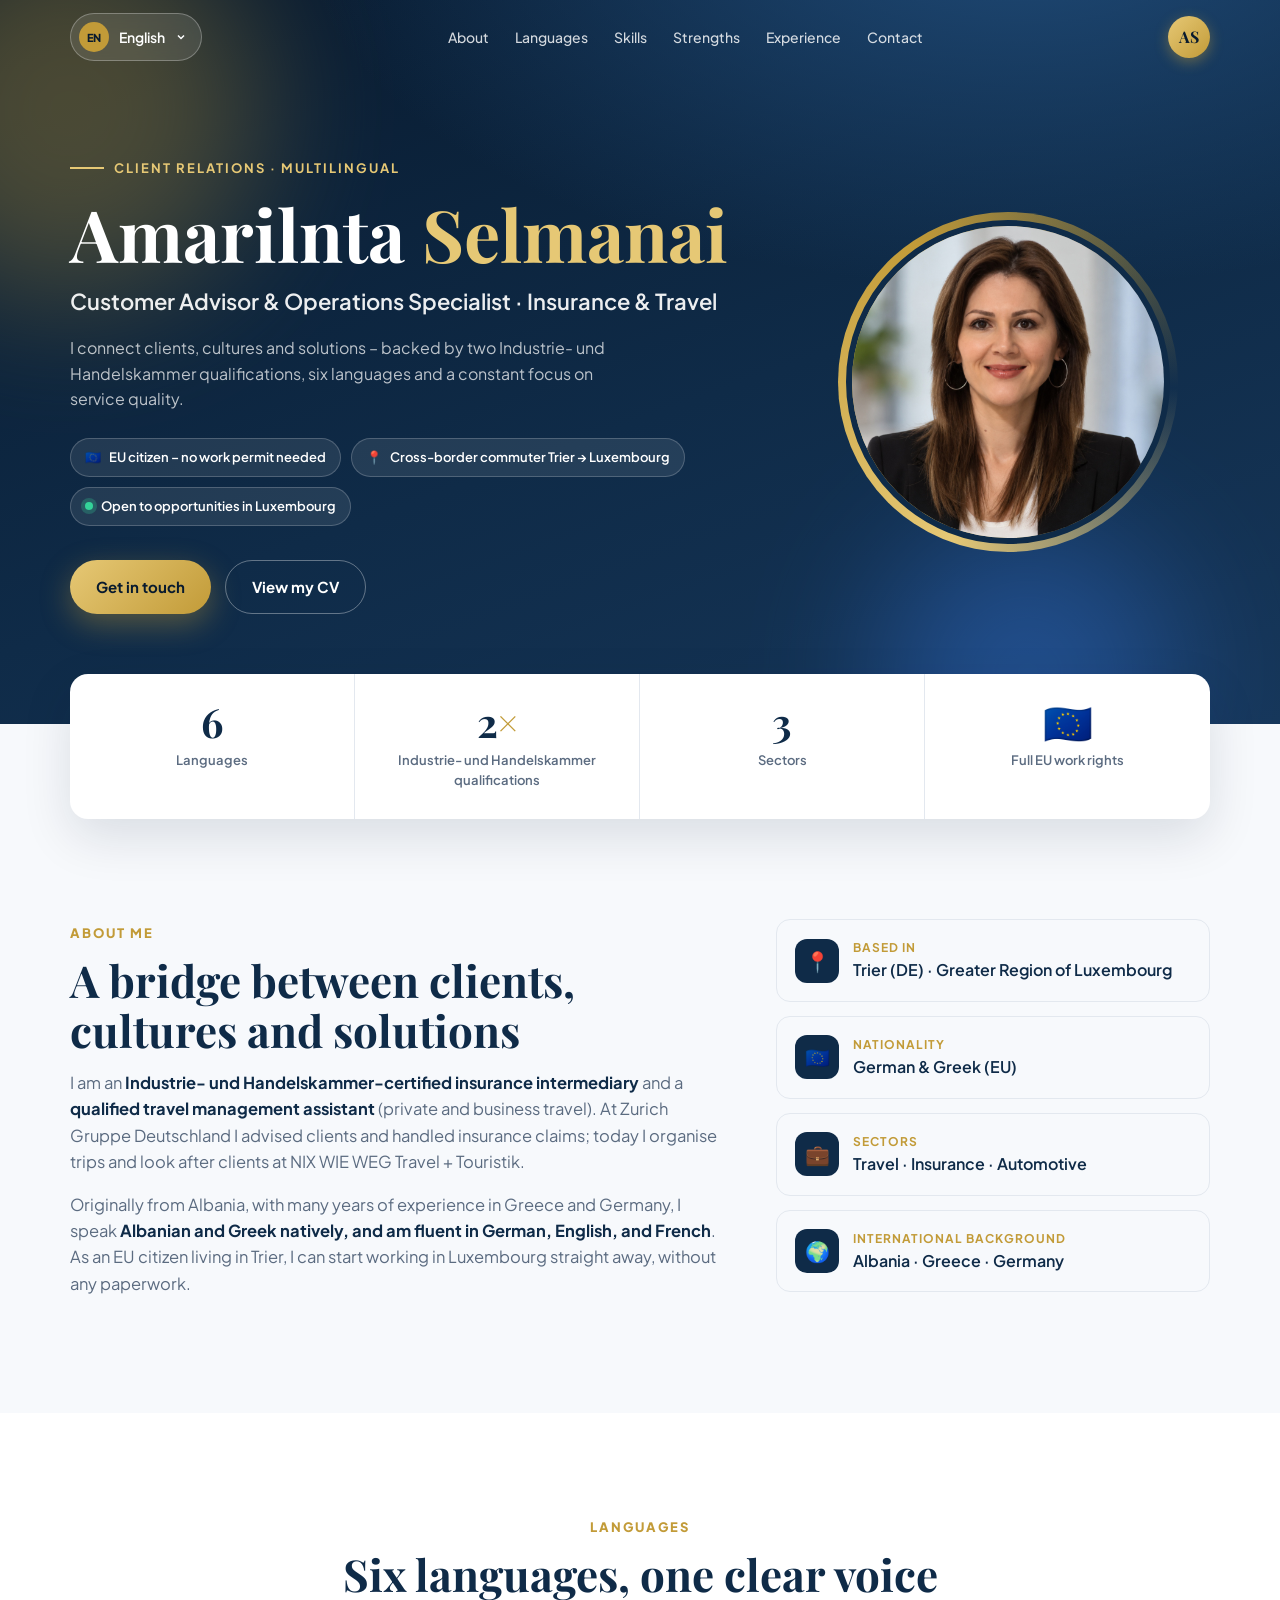
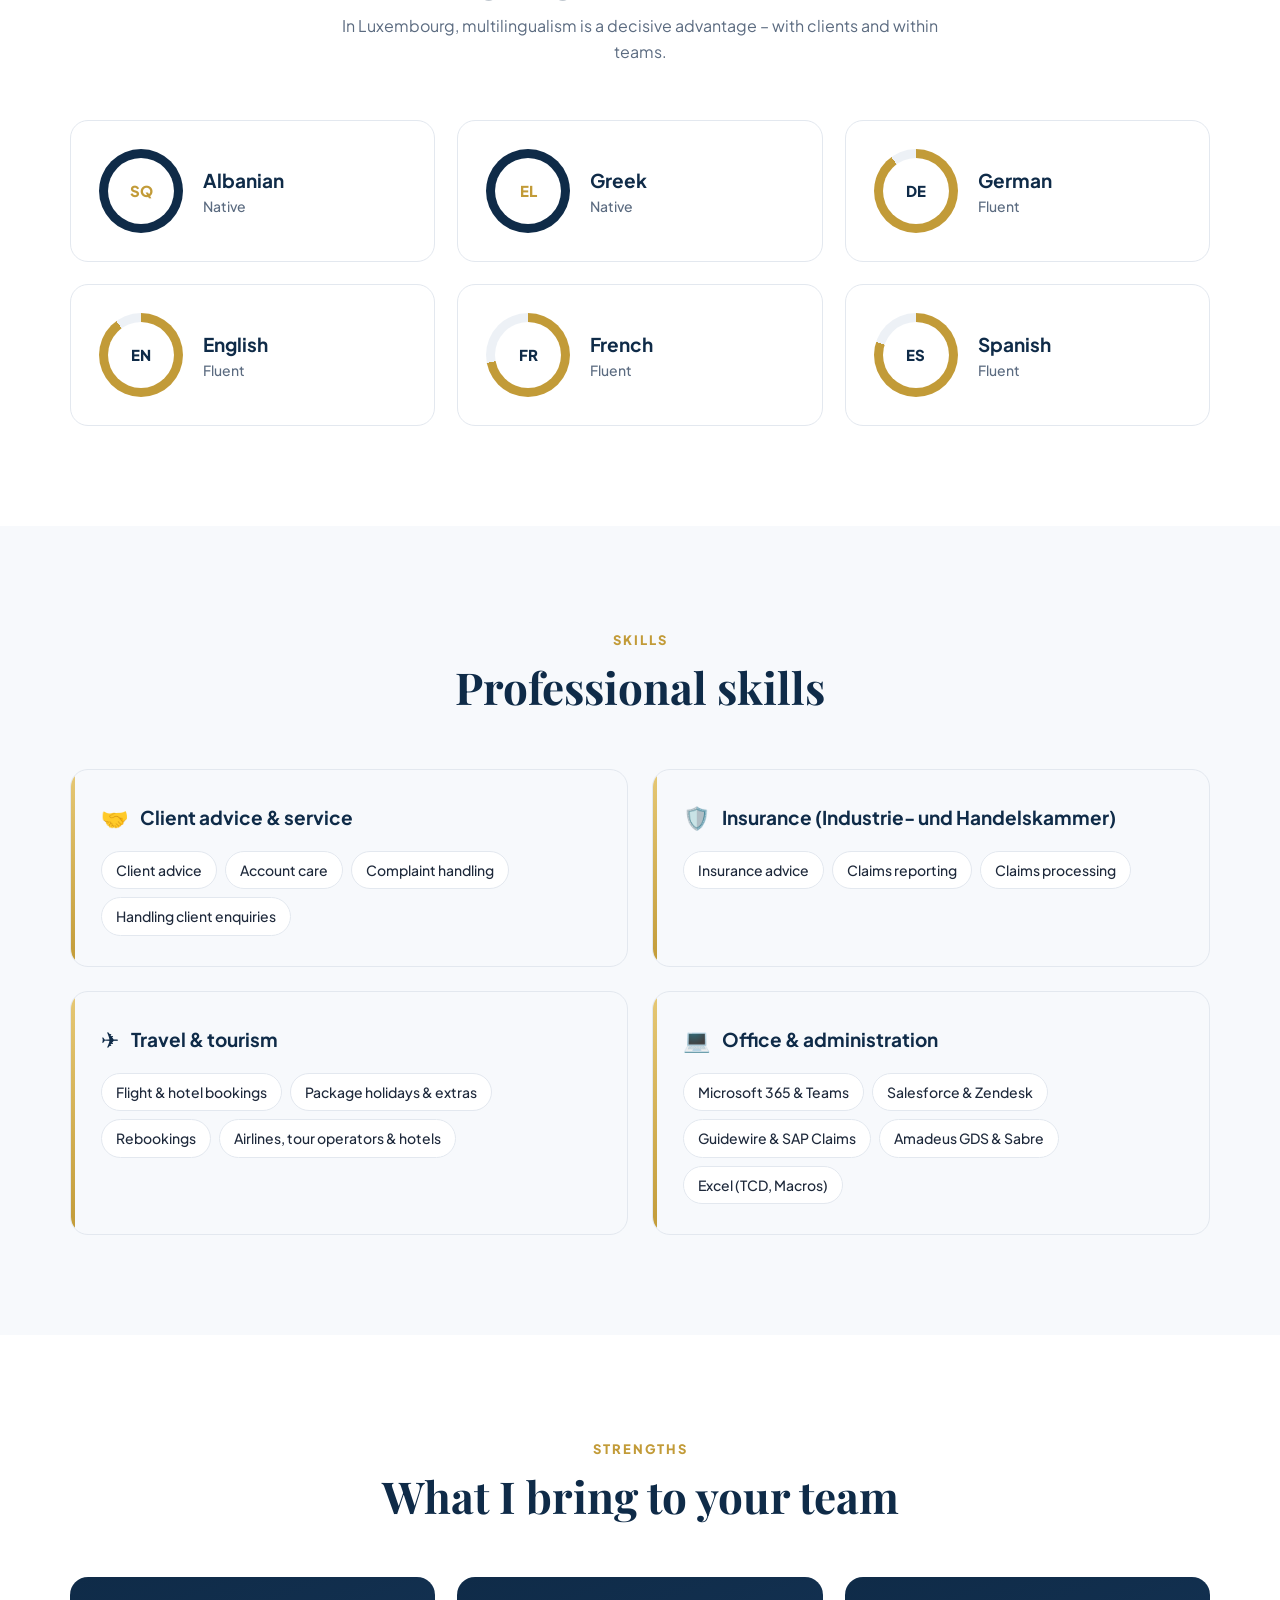
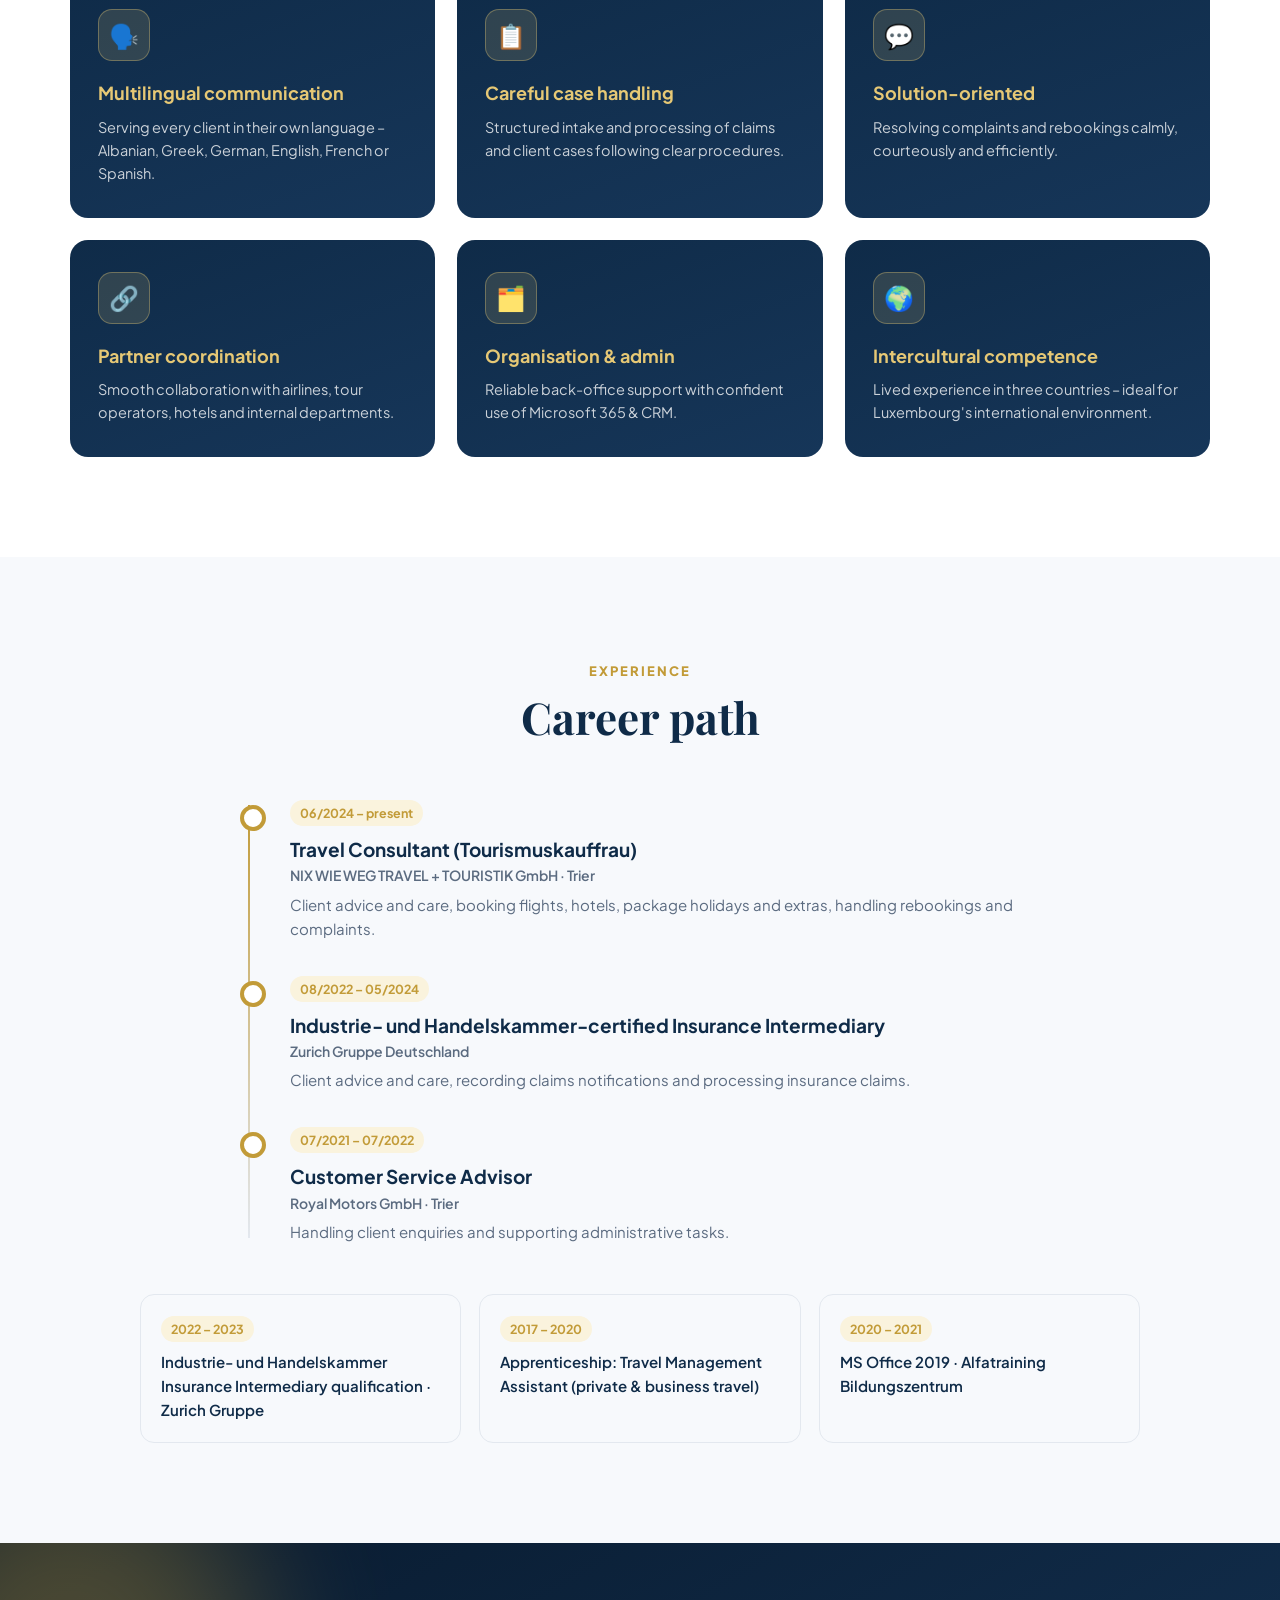
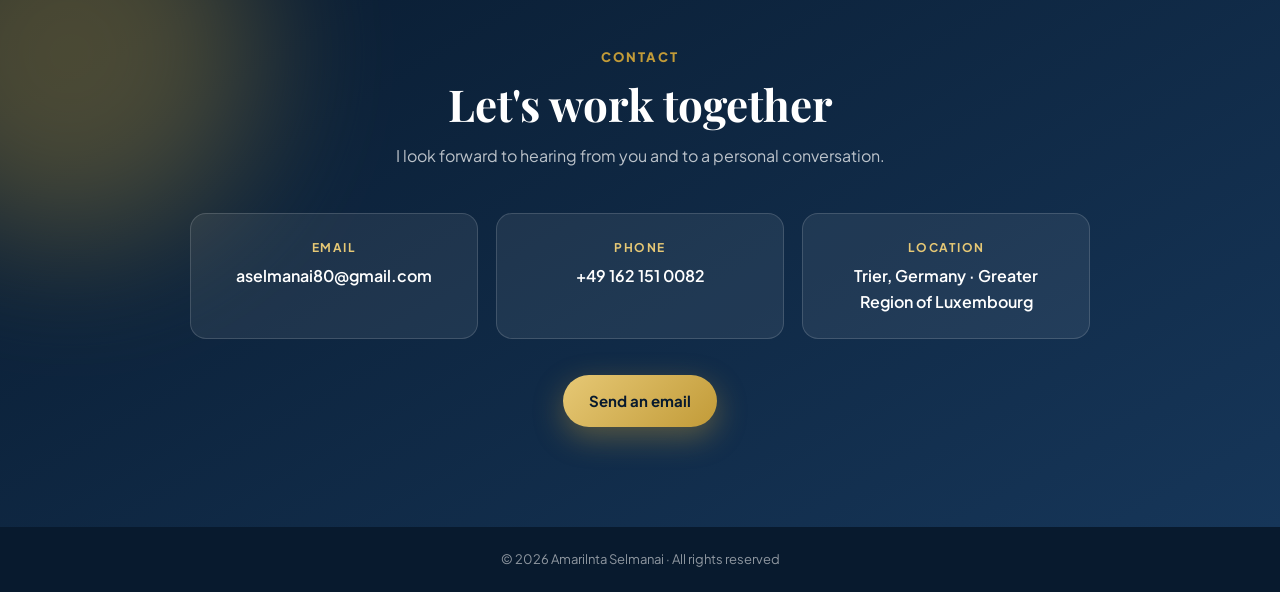
==== index.html @ d0157a7e "Añadir favicon (AS en círculo dorado)" ====
<!DOCTYPE html>
<html lang="fr">
<head>
  <meta charset="UTF-8">
  <meta name="viewport" content="width=device-width, initial-scale=1.0">
  <title>Amarilnta Selmanai</title>
  <meta name="description" content="Amarilnta Selmanai – Multilingual customer relations professional (Albanian, Greek, German, English, French). EU citizen, cross-border Trier – Luxembourg.">
  <link rel="icon" type="image/x-icon" href="favicon.ico">
  <link rel="icon" type="image/png" sizes="256x256" href="favicon.png">
  <link rel="preconnect" href="https://fonts.googleapis.com">
  <link rel="preconnect" href="https://fonts.gstatic.com" crossorigin>
  <link href="https://fonts.googleapis.com/css2?family=Plus+Jakarta+Sans:wght@400;500;600;700;800&family=Playfair+Display:wght@600;700&display=swap" rel="stylesheet">
  <link rel="stylesheet" href="styles.css">
</head>
<body>

  <!-- ========== TOP BAR ========== -->
  <header class="topbar" id="topbar">
    <div class="container topbar-inner">

      <!-- Language selector (top-left) -->
      <div class="lang-switch">
        <button class="lang-btn" id="langBtn" type="button" aria-haspopup="listbox" aria-expanded="false" aria-controls="langMenu">
          <span class="lang-code" id="langBtnCode">FR</span>
          <span id="langBtnName">Français</span>
          <svg class="chev" width="12" height="12" viewBox="0 0 24 24" fill="none" stroke="currentColor" stroke-width="3" aria-hidden="true"><path d="M6 9l6 6 6-6"/></svg>
        </button>
        <ul class="lang-menu" id="langMenu" role="listbox" tabindex="-1">
          <li class="lang-option" role="option" tabindex="0" data-lang="de"><span class="lang-code">DE</span>Deutsch</li>
          <li class="lang-option" role="option" tabindex="0" data-lang="fr"><span class="lang-code">FR</span>Français</li>
          <li class="lang-option" role="option" tabindex="0" data-lang="en"><span class="lang-code">EN</span>English</li>
          <li class="lang-option" role="option" tabindex="0" data-lang="es"><span class="lang-code">ES</span>Español</li>
          <li class="lang-option" role="option" tabindex="0" data-lang="lb"><span class="lang-code">LB</span>Lëtzebuergesch</li>
          <li class="lang-option" role="option" tabindex="0" data-lang="pt"><span class="lang-code">PT</span>Português</li>
        </ul>
      </div>

      <nav class="nav" aria-label="Main">
        <a href="#about" data-i18n="nav.about"></a>
        <a href="#languages" data-i18n="nav.languages"></a>
        <a href="#skills" data-i18n="nav.skills"></a>
        <a href="#capabilities" data-i18n="nav.capabilities"></a>
        <a href="#experience" data-i18n="nav.experience"></a>
        <a href="#contact" data-i18n="nav.contact"></a>
      </nav>

      <a href="#top" class="monogram" aria-label="Amarilnta Selmanai">AS</a>
    </div>
  </header>

  <main id="main">

    <!-- ========== HERO ========== -->
    <section class="hero" id="top">
      <div class="blob b1"></div>
      <div class="blob b2"></div>
      <div class="container hero-grid">
        <div class="reveal">
          <span class="eyebrow" data-i18n="hero.eyebrow"></span>
          <h1>Amarilnta <span>Selmanai</span></h1>
          <p class="hero-role" data-i18n="hero.role"></p>
          <p class="hero-tagline" data-i18n="hero.tagline"></p>
          <div class="badges">
            <span class="badge">🇪🇺 <span data-i18n="hero.badge.eu"></span></span>
            <span class="badge">📍 <span data-i18n="hero.badge.border"></span></span>
            <span class="badge"><span class="dot"></span><span data-i18n="hero.badge.open"></span></span>
          </div>
          <div class="cta-row">
            <a href="#contact" class="btn btn-gold" data-i18n="hero.cta.contact"></a>
            <a href="cv.html" target="_blank" rel="noopener" class="btn btn-ghost" data-i18n="hero.cta.cv"></a>
          </div>
        </div>

        <div class="portrait-wrap reveal">
          <div class="portrait-ring">
            <img src="profile_amarilnta.jpg" alt="Amarilnta Selmanai" width="340" height="340" fetchpriority="high">
          </div>
        </div>
      </div>
    </section>

    <!-- ========== STATS ========== -->
    <div class="stats">
      <div class="container stats-grid reveal">
        <div class="stat"><div class="stat-num">6</div><div class="stat-label" data-i18n="stats.lang"></div></div>
        <div class="stat"><div class="stat-num">2<span>×</span></div><div class="stat-label" data-i18n="stats.ihk"></div></div>
        <div class="stat"><div class="stat-num">3</div><div class="stat-label" data-i18n="stats.sectors"></div></div>
        <div class="stat"><div class="stat-num">🇪🇺</div><div class="stat-label" data-i18n="stats.eu"></div></div>
      </div>
    </div>

    <!-- ========== ABOUT ========== -->
    <section class="block" id="about">
      <div class="container about-grid">
        <div class="about-text reveal">
          <span class="kicker" data-i18n="about.kicker"></span>
          <h2 class="section-title" data-i18n="about.title"></h2>
          <p data-i18n-html="about.p1"></p>
          <p data-i18n-html="about.p2"></p>
        </div>
        <div class="facts reveal">
          <div class="fact"><span class="fact-icon">📍</span><div><div class="fact-k" data-i18n="about.f1.k"></div><div class="fact-v" data-i18n="about.f1.v"></div></div></div>
          <div class="fact"><span class="fact-icon">🇪🇺</span><div><div class="fact-k" data-i18n="about.f2.k"></div><div class="fact-v" data-i18n="about.f2.v"></div></div></div>
          <div class="fact"><span class="fact-icon">💼</span><div><div class="fact-k" data-i18n="about.f3.k"></div><div class="fact-v" data-i18n="about.f3.v"></div></div></div>
          <div class="fact"><span class="fact-icon">🌍</span><div><div class="fact-k" data-i18n="about.f4.k"></div><div class="fact-v" data-i18n="about.f4.v"></div></div></div>
        </div>
      </div>
    </section>

    <!-- ========== LANGUAGES ========== -->
    <section class="block alt" id="languages">
      <div class="container">
        <div class="head-center reveal">
          <span class="kicker" data-i18n="lang.kicker"></span>
          <h2 class="section-title" data-i18n="lang.title"></h2>
          <p class="section-sub" data-i18n="lang.sub"></p>
        </div>
        <div class="lang-grid">
          <div class="lang-card native reveal"><div class="ring" data-p="100"><div class="ring-inner">SQ</div></div><div><div class="lang-name" data-i18n="lang.sq"></div><div class="lang-level" data-i18n="level.native"></div></div></div>
          <div class="lang-card native reveal"><div class="ring" data-p="100"><div class="ring-inner">EL</div></div><div><div class="lang-name" data-i18n="lang.el"></div><div class="lang-level" data-i18n="level.native"></div></div></div>
          <div class="lang-card reveal"><div class="ring" data-p="90"><div class="ring-inner">DE</div></div><div><div class="lang-name" data-i18n="lang.de"></div><div class="lang-level" data-i18n="level.fluent"></div></div></div>
          <div class="lang-card reveal"><div class="ring" data-p="90"><div class="ring-inner">EN</div></div><div><div class="lang-name" data-i18n="lang.en"></div><div class="lang-level" data-i18n="level.fluent"></div></div></div>
          <div class="lang-card reveal"><div class="ring" data-p="72"><div class="ring-inner">FR</div></div><div><div class="lang-name" data-i18n="lang.fr"></div><div class="lang-level" data-i18n="level.fluent"></div></div></div>
          <div class="lang-card reveal"><div class="ring" data-p="80"><div class="ring-inner">ES</div></div><div><div class="lang-name" data-i18n="lang.es"></div><div class="lang-level" data-i18n="level.fluent"></div></div></div>
        </div>
      </div>
    </section>

    <!-- ========== SKILLS ========== -->
    <section class="block" id="skills">
      <div class="container">
        <div class="head-center reveal">
          <span class="kicker" data-i18n="skills.kicker"></span>
          <h2 class="section-title" data-i18n="skills.title"></h2>
        </div>
        <div class="skills-grid">
          <div class="skill-card reveal">
            <h3><span class="ic">🤝</span><span data-i18n="skills.c1"></span></h3>
            <div class="tags"><span class="tag" data-i18n="s.t1"></span><span class="tag" data-i18n="s.t2"></span><span class="tag" data-i18n="s.t3"></span><span class="tag" data-i18n="s.t4"></span></div>
          </div>
          <div class="skill-card reveal">
            <h3><span class="ic">🛡️</span><span data-i18n="skills.c2"></span></h3>
            <div class="tags"><span class="tag" data-i18n="s.t5"></span><span class="tag" data-i18n="s.t6"></span><span class="tag" data-i18n="s.t7"></span></div>
          </div>
          <div class="skill-card reveal">
            <h3><span class="ic">✈️</span><span data-i18n="skills.c3"></span></h3>
            <div class="tags"><span class="tag" data-i18n="s.t8"></span><span class="tag" data-i18n="s.t9"></span><span class="tag" data-i18n="s.t10"></span><span class="tag" data-i18n="s.t11"></span></div>
          </div>
          <div class="skill-card reveal">
            <h3><span class="ic">💻</span><span data-i18n="skills.c4"></span></h3>
            <div class="tags"><span class="tag">Microsoft 365 & Teams</span><span class="tag">Salesforce & Zendesk</span><span class="tag">Guidewire & SAP Claims</span><span class="tag">Amadeus GDS & Sabre</span><span class="tag">Excel (TCD, Macros)</span></div>
          </div>
        </div>
      </div>
    </section>

    <!-- ========== CAPABILITIES ========== -->
    <section class="block alt" id="capabilities">
      <div class="container">
        <div class="head-center reveal">
          <span class="kicker" data-i18n="cap.kicker"></span>
          <h2 class="section-title" data-i18n="cap.title"></h2>
        </div>
        <div class="cap-grid">
          <div class="cap reveal"><div class="cap-icon">🗣️</div><h3 data-i18n="cap1.t"></h3><p data-i18n="cap1.d"></p></div>
          <div class="cap reveal"><div class="cap-icon">📋</div><h3 data-i18n="cap2.t"></h3><p data-i18n="cap2.d"></p></div>
          <div class="cap reveal"><div class="cap-icon">💬</div><h3 data-i18n="cap3.t"></h3><p data-i18n="cap3.d"></p></div>
          <div class="cap reveal"><div class="cap-icon">🔗</div><h3 data-i18n="cap4.t"></h3><p data-i18n="cap4.d"></p></div>
          <div class="cap reveal"><div class="cap-icon">🗂️</div><h3 data-i18n="cap5.t"></h3><p data-i18n="cap5.d"></p></div>
          <div class="cap reveal"><div class="cap-icon">🌍</div><h3 data-i18n="cap6.t"></h3><p data-i18n="cap6.d"></p></div>
        </div>
      </div>
    </section>

    <!-- ========== EXPERIENCE ========== -->
    <section class="block" id="experience">
      <div class="container">
        <div class="head-center reveal">
          <span class="kicker" data-i18n="exp.kicker"></span>
          <h2 class="section-title" data-i18n="exp.title"></h2>
        </div>
        <div class="timeline">
          <div class="t-item reveal">
            <span class="t-date">06/2024 – <span data-i18n="exp.present"></span></span>
            <div class="t-role" data-i18n="exp1.role"></div>
            <div class="t-company">NIX WIE WEG TRAVEL + TOURISTIK GmbH · Trier</div>
            <p class="t-desc" data-i18n="exp1.desc"></p>
          </div>
          <div class="t-item reveal">
            <span class="t-date">08/2022 – 05/2024</span>
            <div class="t-role" data-i18n="exp2.role"></div>
            <div class="t-company">Zurich Gruppe Deutschland</div>
            <p class="t-desc" data-i18n="exp2.desc"></p>
          </div>
          <div class="t-item reveal">
            <span class="t-date">07/2021 – 07/2022</span>
            <div class="t-role" data-i18n="exp3.role"></div>
            <div class="t-company">Royal Motors GmbH · Trier</div>
            <p class="t-desc" data-i18n="exp3.desc"></p>
          </div>
        </div>
        <div class="edu-strip">
          <div class="edu reveal"><span class="t-date">2022 – 2023</span><p data-i18n="edu1"></p></div>
          <div class="edu reveal"><span class="t-date">2017 – 2020</span><p data-i18n="edu2"></p></div>
          <div class="edu reveal"><span class="t-date">2020 – 2021</span><p data-i18n="edu3"></p></div>
        </div>
      </div>
    </section>

    <!-- ========== CONTACT ========== -->
    <section class="contact" id="contact">
      <div class="blob b1"></div>
      <div class="container" style="position:relative">
        <div class="reveal">
          <span class="kicker" data-i18n="contact.kicker"></span>
          <h2 class="section-title" data-i18n="contact.title"></h2>
          <p class="section-sub" data-i18n="contact.sub"></p>
        </div>
        <div class="contact-cards reveal">
          <a class="c-card" href="mailto:aselmanai80@gmail.com"><div class="k" data-i18n="contact.email"></div><div class="v">aselmanai80@gmail.com</div></a>
          <a class="c-card" href="tel:+491621510082"><div class="k" data-i18n="contact.phone"></div><div class="v">+49 162 151 0082</div></a>
          <div class="c-card"><div class="k" data-i18n="contact.loc"></div><div class="v" data-i18n="contact.loc.v"></div></div>
        </div>
        <a href="mailto:aselmanai80@gmail.com" class="btn btn-gold reveal" data-i18n="contact.cta"></a>
      </div>
    </section>
  </main>

  <footer>
    <div class="container">© 2026 Amarilnta Selmanai · <span data-i18n="footer.rights"></span></div>
  </footer>

  <script src="i18n-de-fr.js"></script>
  <script src="i18n-en-es.js"></script>
  <script src="i18n-lb-pt.js"></script>
  <script src="app.js"></script>
</body>
</html>
---- styles.css ----
:root {
  --navy-900: #081a2e;
  --navy-800: #0f2b48;
  --navy-700: #163659;
  --navy-600: #1f4a77;
  --gold-500: #c29b38;
  --gold-300: #e6c875;
  --gold-100: #faf3dd;
  --ink: #1e293b;
  --muted: #5b6b80;
  --line: #e3e8ef;
  --paper: #f7f9fc;
  --white: #ffffff;
  --radius: 18px;
  --shadow: 0 18px 50px rgba(8, 26, 46, 0.12);
  --font-sans: 'Plus Jakarta Sans', system-ui, -apple-system, 'Segoe UI', sans-serif;
  --font-serif: 'Playfair Display', Georgia, serif;
}

* { box-sizing: border-box; margin: 0; padding: 0; }

html { scroll-behavior: smooth; scroll-padding-top: 90px; }

body {
  font-family: var(--font-sans);
  color: var(--ink);
  background: var(--paper);
  line-height: 1.6;
  -webkit-font-smoothing: antialiased;
}

img { max-width: 100%; display: block; }
a { color: inherit; text-decoration: none; }

.container { width: min(1140px, 92%); margin-inline: auto; }

/* ---------- Top bar ---------- */
.topbar {
  position: fixed;
  inset: 0 0 auto 0;
  z-index: 50;
  transition: background 0.3s, box-shadow 0.3s;
}
.topbar.scrolled {
  background: rgba(8, 26, 46, 0.82);
  backdrop-filter: blur(14px);
  -webkit-backdrop-filter: blur(14px);
  box-shadow: 0 6px 24px rgba(0, 0, 0, 0.18);
}
.topbar-inner {
  display: flex;
  align-items: center;
  justify-content: space-between;
  gap: 24px;
  height: 74px;
}
.nav { display: flex; gap: 26px; }
.nav a {
  color: rgba(255, 255, 255, 0.82);
  font-size: 14px;
  font-weight: 500;
  position: relative;
  transition: color 0.2s;
}
.nav a::after {
  content: "";
  position: absolute;
  left: 0; bottom: -6px;
  width: 0; height: 2px;
  background: var(--gold-300);
  transition: width 0.25s;
}
.nav a:hover { color: #fff; }
.nav a:hover::after { width: 100%; }

.monogram {
  width: 42px; height: 42px;
  border-radius: 50%;
  display: grid; place-items: center;
  font-family: var(--font-serif);
  font-weight: 700;
  color: var(--navy-900);
  background: linear-gradient(135deg, var(--gold-300), var(--gold-500));
  box-shadow: 0 4px 14px rgba(194, 155, 56, 0.45);
}

/* ---------- Language selector (top-left) ---------- */
.lang-switch { position: relative; }
.lang-btn {
  display: inline-flex;
  align-items: center;
  gap: 10px;
  padding: 8px 14px 8px 8px;
  border-radius: 999px;
  border: 1px solid rgba(255, 255, 255, 0.28);
  background: rgba(255, 255, 255, 0.1);
  color: #fff;
  font: 600 14px var(--font-sans);
  cursor: pointer;
  backdrop-filter: blur(8px);
  transition: background 0.2s, border-color 0.2s;
}
.lang-btn:hover, .lang-btn[aria-expanded="true"] {
  background: rgba(255, 255, 255, 0.18);
  border-color: var(--gold-300);
}
.lang-btn:focus-visible, .lang-option:focus-visible { outline: 2px solid var(--gold-300); outline-offset: 2px; }
.lang-code {
  display: grid; place-items: center;
  width: 30px; height: 30px;
  border-radius: 50%;
  background: var(--gold-500);
  color: var(--navy-900);
  font-size: 11px;
  font-weight: 800;
  letter-spacing: 0.5px;
}
.lang-btn .chev { transition: transform 0.25s; }
.lang-btn[aria-expanded="true"] .chev { transform: rotate(180deg); }

.lang-menu {
  position: absolute;
  top: calc(100% + 10px);
  left: 0;
  min-width: 230px;
  list-style: none;
  padding: 8px;
  border-radius: 14px;
  background: #fff;
  box-shadow: var(--shadow);
  opacity: 0;
  transform: translateY(-8px) scale(0.98);
  pointer-events: none;
  transition: opacity 0.2s, transform 0.2s;
}
.lang-menu.open { opacity: 1; transform: none; pointer-events: auto; }
.lang-option {
  display: flex;
  align-items: center;
  gap: 12px;
  padding: 9px 10px;
  border-radius: 10px;
  cursor: pointer;
  font-size: 14px;
  font-weight: 500;
  color: var(--ink);
}
.lang-option .lang-code { background: var(--paper); color: var(--navy-800); border: 1px solid var(--line); }
.lang-option:hover, .lang-option:focus-visible { background: var(--gold-100); }
.lang-option[aria-selected="true"] { background: var(--navy-800); color: #fff; }
.lang-option[aria-selected="true"] .lang-code { background: var(--gold-500); color: var(--navy-900); border-color: transparent; }

/* ---------- Hero ---------- */
.hero {
  position: relative;
  overflow: hidden;
  color: #fff;
  background: radial-gradient(1200px 600px at 80% -10%, var(--navy-600), transparent 60%),
              linear-gradient(160deg, var(--navy-900) 0%, var(--navy-800) 55%, var(--navy-700) 100%);
  padding: 150px 0 110px;
}
.blob {
  position: absolute;
  border-radius: 50%;
  filter: blur(70px);
  opacity: 0.35;
  animation: float 14s ease-in-out infinite;
}
.blob.b1 { width: 380px; height: 380px; background: var(--gold-500); top: -80px; left: -120px; }
.blob.b2 { width: 300px; height: 300px; background: #3b82f6; bottom: -100px; right: 8%; animation-delay: -6s; }
@keyframes float {
  0%, 100% { transform: translate(0, 0); }
  50% { transform: translate(40px, 30px); }
}
.hero-grid {
  position: relative;
  display: grid;
  grid-template-columns: 1.25fr 0.75fr;
  align-items: center;
  gap: 60px;
}
.eyebrow {
  display: inline-flex;
  align-items: center;
  gap: 10px;
  font-size: 13px;
  font-weight: 700;
  letter-spacing: 2px;
  text-transform: uppercase;
  color: var(--gold-300);
}
.eyebrow::before { content: ""; width: 34px; height: 2px; background: var(--gold-300); }
.hero h1 {
  font-family: var(--font-serif);
  font-size: clamp(42px, 6vw, 72px);
  line-height: 1.05;
  margin: 18px 0 12px;
}
.hero h1 span { color: var(--gold-300); }
.hero-role { font-size: clamp(18px, 2vw, 22px); font-weight: 600; color: rgba(255, 255, 255, 0.92); }
.hero-tagline { margin-top: 16px; max-width: 560px; color: rgba(255, 255, 255, 0.72); font-size: 16px; }
.badges { display: flex; flex-wrap: wrap; gap: 10px; margin-top: 26px; }
.badge {
  display: inline-flex; align-items: center; gap: 8px;
  padding: 8px 14px;
  border-radius: 999px;
  font-size: 13px; font-weight: 600;
  background: rgba(255, 255, 255, 0.09);
  border: 1px solid rgba(255, 255, 255, 0.2);
}
.badge .dot { width: 8px; height: 8px; border-radius: 50%; background: #34d399; box-shadow: 0 0 0 4px rgba(52, 211, 153, 0.25); }
.cta-row { display: flex; flex-wrap: wrap; gap: 14px; margin-top: 34px; }
.btn {
  display: inline-flex; align-items: center; gap: 10px;
  padding: 14px 26px;
  border-radius: 999px;
  font-weight: 700; font-size: 15px;
  transition: transform 0.2s, box-shadow 0.2s, background 0.2s;
}
.btn-gold { background: linear-gradient(135deg, var(--gold-300), var(--gold-500)); color: var(--navy-900); box-shadow: 0 10px 30px rgba(194, 155, 56, 0.4); }
.btn-gold:hover { transform: translateY(-2px); box-shadow: 0 14px 36px rgba(194, 155, 56, 0.55); }
.btn-ghost { border: 1px solid rgba(255, 255, 255, 0.35); color: #fff; }
.btn-ghost:hover { background: rgba(255, 255, 255, 0.1); }

.portrait-wrap { position: relative; justify-self: center; }
.portrait-ring {
  width: min(340px, 70vw);
  aspect-ratio: 1;
  border-radius: 50%;
  padding: 8px;
  background: conic-gradient(from 200deg, var(--gold-300), var(--gold-500), transparent 70%, var(--gold-300));
  animation: spin 18s linear infinite;
}
.portrait-ring img {
  width: 100%; height: 100%;
  border-radius: 50%;
  object-fit: cover;
  border: 6px solid var(--navy-800);
  animation: spin 18s linear infinite reverse;
}
@keyframes spin { to { transform: rotate(360deg); } }
.float-card {
  position: absolute;
  background: #fff;
  color: var(--navy-800);
  border-radius: 14px;
  padding: 10px 14px;
  box-shadow: var(--shadow);
  font-size: 13px; font-weight: 700;
  display: flex; align-items: center; gap: 8px;
  white-space: nowrap;
}
.float-card small { display: block; font-weight: 500; color: var(--muted); font-size: 11px; }
.float-card.fc1 { left: -30px; bottom: 40px; }
.float-card.fc2 { right: -20px; top: 30px; }
.fc-icon { width: 34px; height: 34px; border-radius: 10px; display: grid; place-items: center; background: var(--gold-100); font-size: 17px; }

/* ---------- Stats ---------- */
.stats {
  position: relative;
  margin-top: -50px;
  z-index: 2;
}
.stats-grid {
  display: grid;
  grid-template-columns: repeat(4, 1fr);
  background: #fff;
  border-radius: var(--radius);
  box-shadow: var(--shadow);
  overflow: hidden;
}
.stat { padding: 28px 20px; text-align: center; border-right: 1px solid var(--line); }
.stat:last-child { border-right: 0; }
.stat-num { font-family: var(--font-serif); font-size: 40px; font-weight: 700; color: var(--navy-800); line-height: 1; }
.stat-num span { color: var(--gold-500); }
.stat-label { margin-top: 8px; font-size: 13px; color: var(--muted); font-weight: 600; }

/* ---------- Sections ---------- */
section.block { padding: 100px 0; }
section.alt { background: #fff; }
.kicker { font-size: 13px; font-weight: 800; letter-spacing: 2px; text-transform: uppercase; color: var(--gold-500); }
.section-title { font-family: var(--font-serif); font-size: clamp(30px, 4vw, 44px); color: var(--navy-800); line-height: 1.15; margin: 10px 0 14px; }
.section-sub { color: var(--muted); max-width: 640px; }
.head-center { text-align: center; margin-bottom: 56px; }
.head-center .section-sub { margin-inline: auto; }

/* About */
.about-grid { display: grid; grid-template-columns: 1.2fr 0.8fr; gap: 56px; align-items: start; }
.about-text p { color: var(--muted); margin-bottom: 16px; font-size: 16.5px; }
.about-text strong { color: var(--navy-800); }
.facts { display: grid; gap: 14px; }
.fact {
  display: flex; gap: 14px; align-items: center;
  padding: 18px;
  border-radius: 14px;
  background: var(--paper);
  border: 1px solid var(--line);
}
.fact-icon { width: 44px; height: 44px; border-radius: 12px; display: grid; place-items: center; background: var(--navy-800); color: var(--gold-300); font-size: 20px; flex-shrink: 0; }
.fact-k { font-size: 12px; font-weight: 700; text-transform: uppercase; letter-spacing: 1px; color: var(--gold-500); }
.fact-v { font-weight: 600; color: var(--navy-800); }

/* Languages */
.lang-grid { display: grid; grid-template-columns: repeat(3, 1fr); gap: 22px; }
.lang-card {
  background: #fff;
  border: 1px solid var(--line);
  border-radius: var(--radius);
  padding: 28px;
  display: flex; align-items: center; gap: 20px;
  transition: transform 0.25s, box-shadow 0.25s;
}
.lang-card:hover { transform: translateY(-4px); box-shadow: var(--shadow); }
.ring {
  --p: 0;
  width: 84px; height: 84px;
  border-radius: 50%;
  flex-shrink: 0;
  display: grid; place-items: center;
  background: conic-gradient(var(--gold-500) calc(var(--p) * 1%), #edf1f6 0);
  transition: --p 1.4s ease;
}
.ring-inner {
  width: 66px; height: 66px;
  border-radius: 50%;
  background: #fff;
  display: grid; place-items: center;
  font-weight: 800; font-size: 15px; color: var(--navy-800);
}
.lang-name { font-size: 19px; font-weight: 700; color: var(--navy-800); }
.lang-level { font-size: 14px; color: var(--muted); font-weight: 500; }
.lang-card.native .ring { background: conic-gradient(var(--navy-800) calc(var(--p) * 1%), #edf1f6 0); }
.lang-card.native .ring-inner { color: var(--gold-500); }

/* Skills */
.skills-grid { display: grid; grid-template-columns: repeat(2, 1fr); gap: 24px; }
.skill-card {
  background: var(--paper);
  border: 1px solid var(--line);
  border-radius: var(--radius);
  padding: 30px;
  position: relative;
  overflow: hidden;
}
.skill-card::before { content: ""; position: absolute; inset: 0 auto 0 0; width: 4px; background: linear-gradient(var(--gold-300), var(--gold-500)); }
.skill-card h3 { display: flex; align-items: center; gap: 12px; font-size: 19px; color: var(--navy-800); margin-bottom: 16px; }
.skill-card h3 .ic { font-size: 22px; }
.tags { display: flex; flex-wrap: wrap; gap: 8px; }
.tag { padding: 7px 14px; border-radius: 999px; background: #fff; border: 1px solid var(--line); font-size: 14px; font-weight: 500; color: var(--ink); }

/* Capabilities */
.cap-grid { display: grid; grid-template-columns: repeat(3, 1fr); gap: 22px; }
.cap {
  padding: 32px 28px;
  border-radius: var(--radius);
  background: linear-gradient(160deg, var(--navy-800), var(--navy-700));
  color: #fff;
  transition: transform 0.25s;
}
.cap:hover { transform: translateY(-6px); }
.cap-icon { width: 52px; height: 52px; border-radius: 14px; display: grid; place-items: center; background: rgba(230, 200, 117, 0.15); border: 1px solid rgba(230, 200, 117, 0.35); font-size: 24px; margin-bottom: 18px; }
.cap h3 { font-size: 18px; margin-bottom: 8px; color: var(--gold-300); }
.cap p { font-size: 14.5px; color: rgba(255, 255, 255, 0.78); }

/* Experience timeline */
.timeline { position: relative; max-width: 820px; margin-inline: auto; }
.timeline::before { content: ""; position: absolute; left: 18px; top: 6px; bottom: 6px; width: 2px; background: linear-gradient(var(--gold-500), var(--line)); }
.t-item { position: relative; padding-left: 60px; margin-bottom: 34px; }
.t-item::before { content: ""; position: absolute; left: 10px; top: 6px; width: 18px; height: 18px; border-radius: 50%; background: #fff; border: 4px solid var(--gold-500); }
.t-date { display: inline-block; font-size: 12.5px; font-weight: 700; color: var(--gold-500); background: var(--gold-100); padding: 3px 10px; border-radius: 999px; }
.t-role { font-size: 19px; font-weight: 700; color: var(--navy-800); margin-top: 8px; }
.t-company { font-size: 14px; font-weight: 600; color: var(--muted); }
.t-desc { margin-top: 6px; color: var(--muted); font-size: 15px; }
.edu-strip { display: grid; grid-template-columns: repeat(3, 1fr); gap: 18px; max-width: 1000px; margin: 50px auto 0; }
.edu { background: var(--paper); border: 1px solid var(--line); border-radius: 14px; padding: 20px; }
.edu .t-date { margin-bottom: 8px; }
.edu p { font-weight: 600; color: var(--navy-800); font-size: 15px; }

/* Contact */
.contact {
  background: linear-gradient(150deg, var(--navy-900), var(--navy-700));
  color: #fff;
  text-align: center;
  padding: 100px 0;
  position: relative;
  overflow: hidden;
}
.contact .section-title { color: #fff; }
.contact .section-sub { color: rgba(255, 255, 255, 0.72); margin-inline: auto; }
.contact-cards { display: grid; grid-template-columns: repeat(3, 1fr); gap: 18px; margin: 44px auto 36px; max-width: 900px; }
.c-card { padding: 24px; border-radius: 16px; background: rgba(255, 255, 255, 0.07); border: 1px solid rgba(255, 255, 255, 0.15); transition: background 0.2s; }
.c-card:hover { background: rgba(255, 255, 255, 0.12); }
.c-card .k { font-size: 12px; font-weight: 700; letter-spacing: 1.5px; text-transform: uppercase; color: var(--gold-300); }
.c-card .v { margin-top: 6px; font-weight: 600; word-break: break-word; }

footer { background: var(--navy-900); color: rgba(255, 255, 255, 0.55); text-align: center; padding: 22px 0; font-size: 13px; }

/* ---------- Reveal & language transition ---------- */
.reveal { opacity: 0; transform: translateY(26px); transition: opacity 0.7s ease, transform 0.7s ease; }
.reveal.visible { opacity: 1; transform: none; }
main.switching [data-i18n] { opacity: 0.15; transition: opacity 0.15s; }
[data-i18n] { transition: opacity 0.25s; }

@property --p { syntax: '<number>'; inherits: false; initial-value: 0; }

@media (prefers-reduced-motion: reduce) {
  *, *::before, *::after { animation: none !important; transition: none !important; }
  .reveal { opacity: 1; transform: none; }
  html { scroll-behavior: auto; }
}

/* ---------- Responsive ---------- */
@media (max-width: 980px) {
  .nav { display: none; }
  .hero-grid, .about-grid { grid-template-columns: 1fr; }
  .portrait-wrap { order: -1; }
  .lang-grid, .cap-grid { grid-template-columns: repeat(2, 1fr); }
  .stats-grid { grid-template-columns: repeat(2, 1fr); }
  .stat:nth-child(2) { border-right: 0; }
  .stat:nth-child(-n+2) { border-bottom: 1px solid var(--line); }
}
@media (max-width: 640px) {
  .lang-grid, .cap-grid, .skills-grid, .contact-cards, .edu-strip { grid-template-columns: 1fr; }
  .float-card { display: none; }
  .hero { padding-top: 120px; }
  section.block { padding: 70px 0; }
}
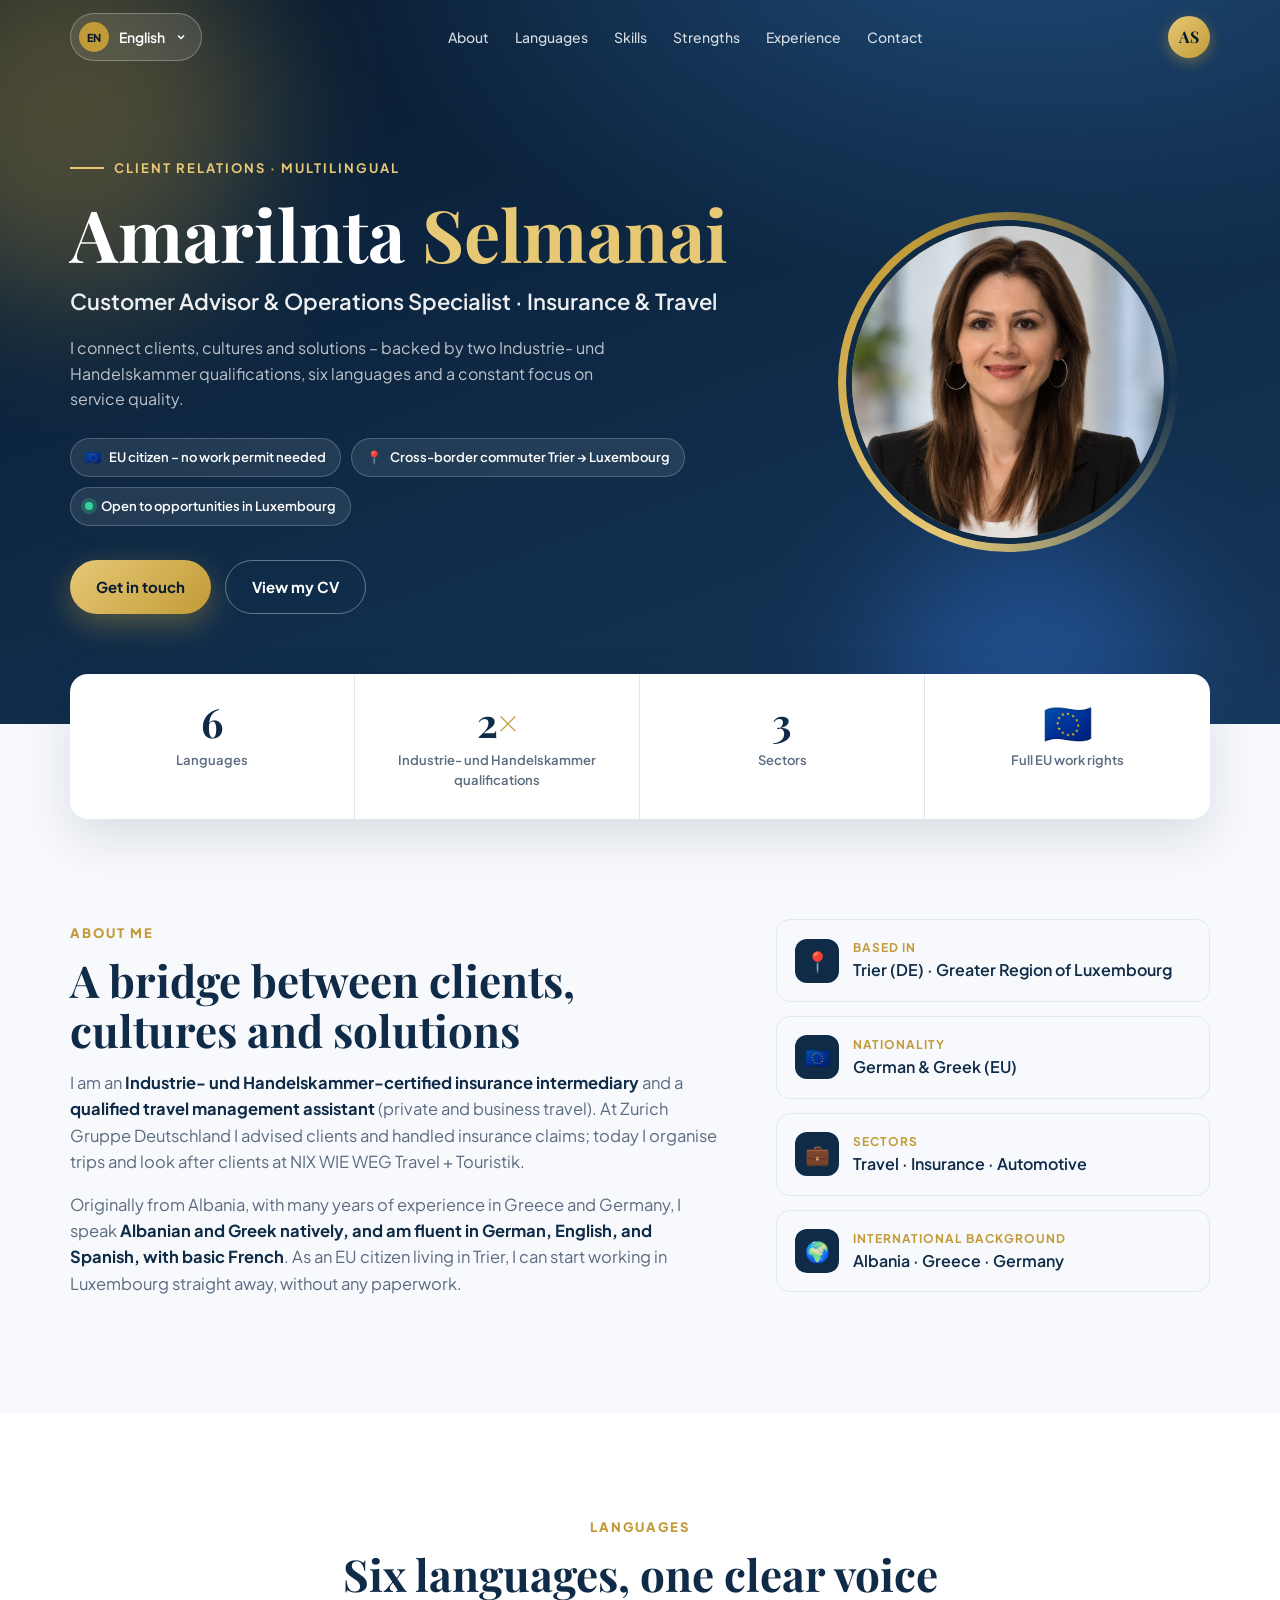
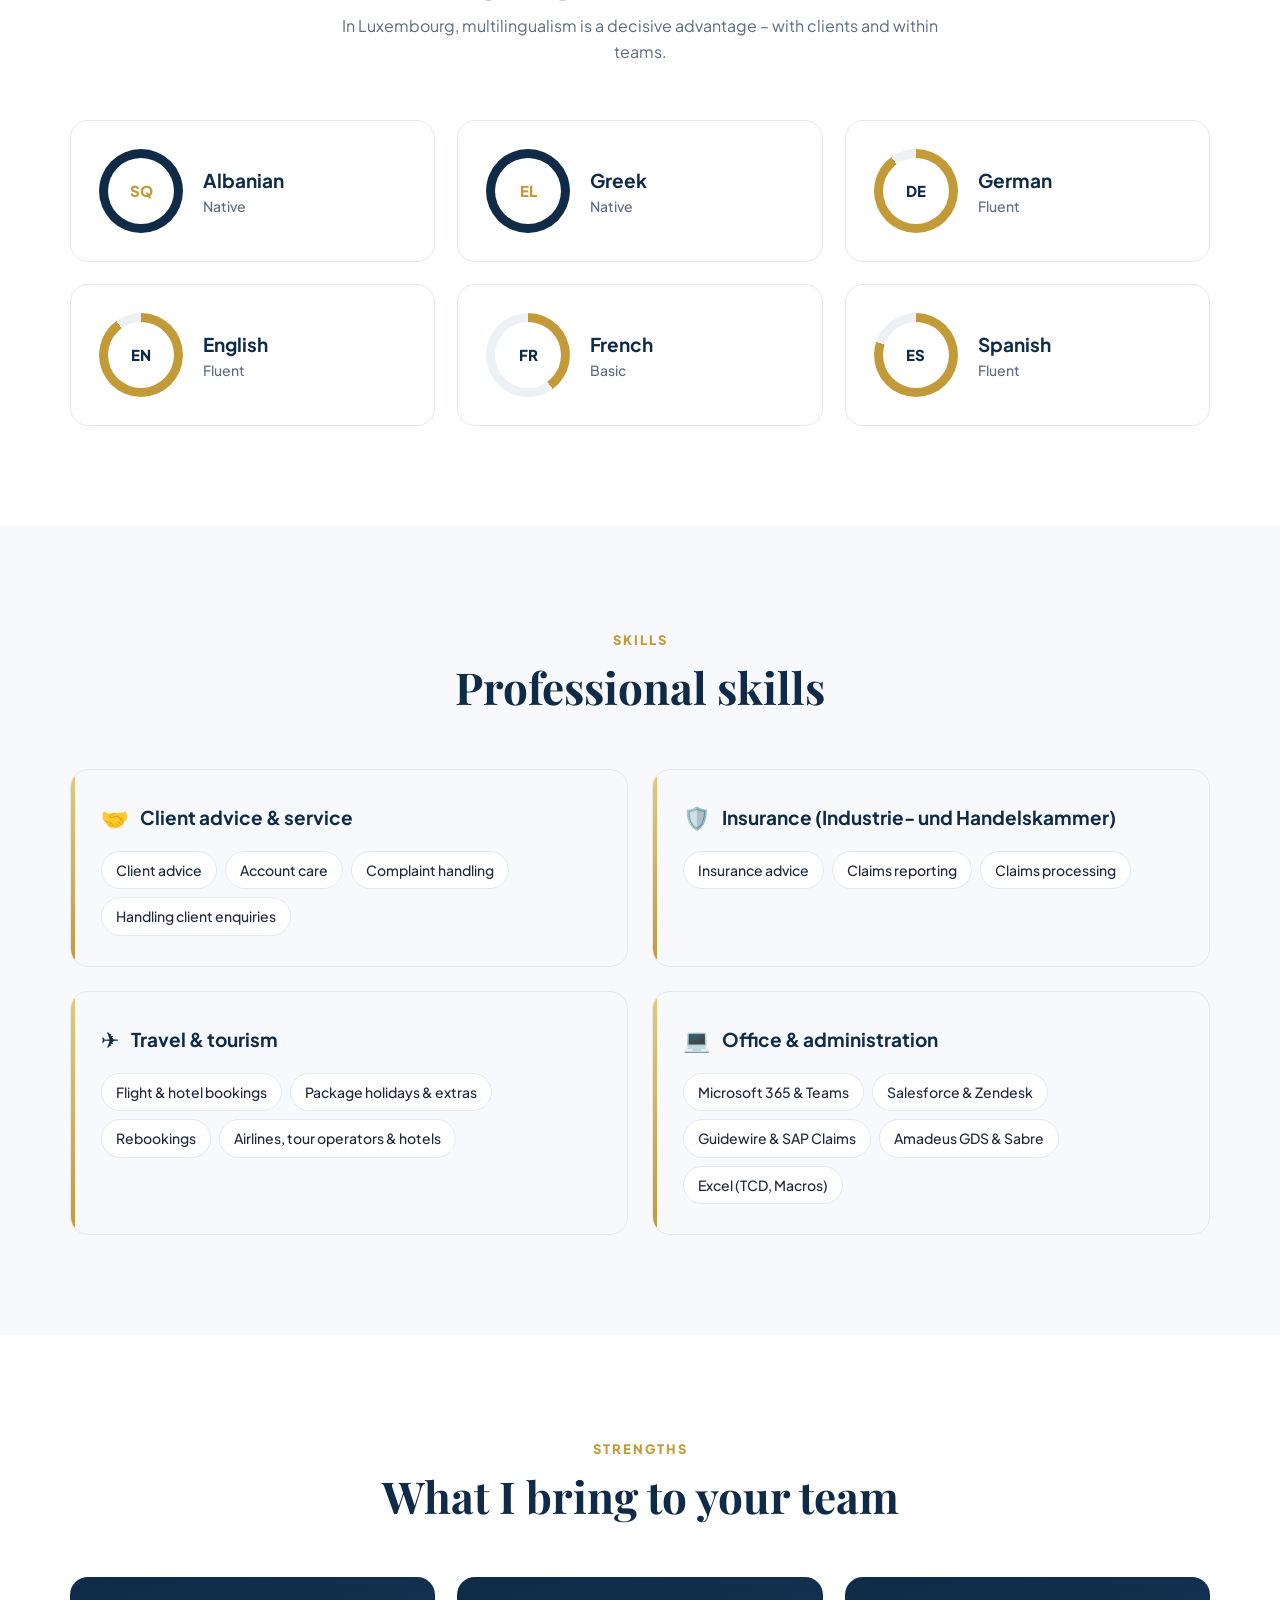
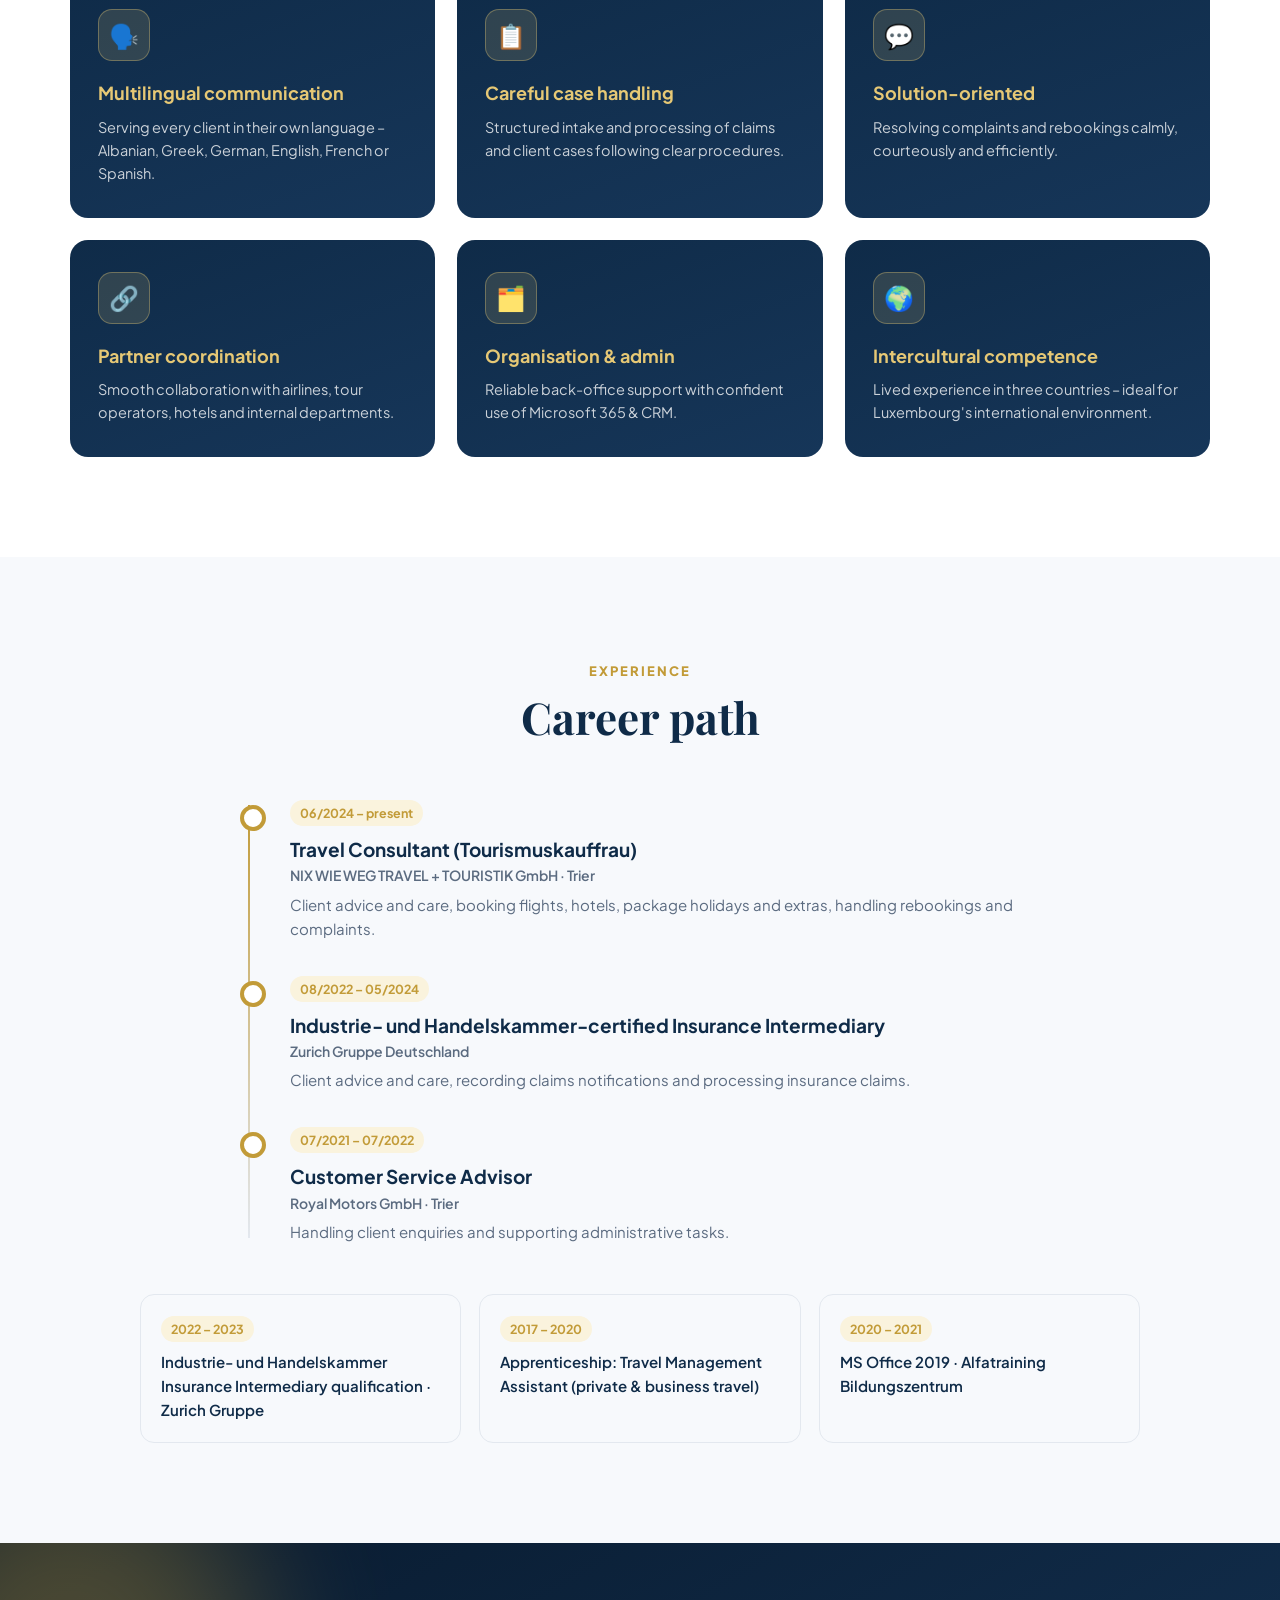
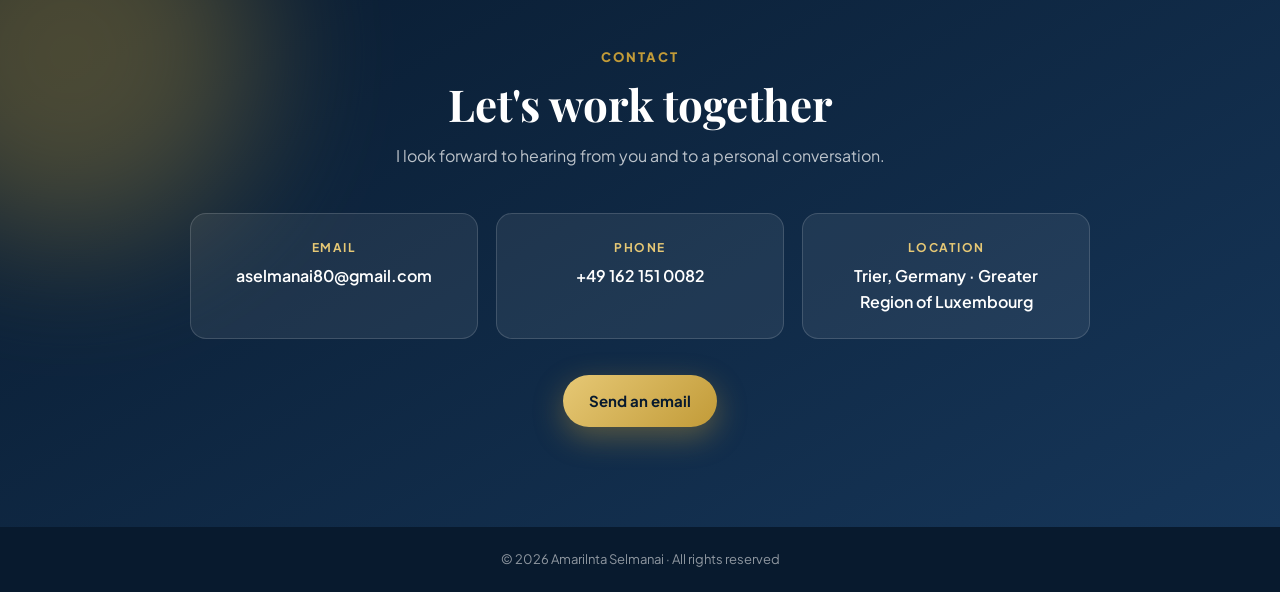
==== commit 9fb1ca25: "Bajar nivel de francés a Básico en todos los idiomas y apartados" ====
--- a/index.html
+++ b/index.html
@@ -120,7 +120,7 @@
           <div class="lang-card native reveal"><div class="ring" data-p="100"><div class="ring-inner">EL</div></div><div><div class="lang-name" data-i18n="lang.el"></div><div class="lang-level" data-i18n="level.native"></div></div></div>
           <div class="lang-card reveal"><div class="ring" data-p="90"><div class="ring-inner">DE</div></div><div><div class="lang-name" data-i18n="lang.de"></div><div class="lang-level" data-i18n="level.fluent"></div></div></div>
           <div class="lang-card reveal"><div class="ring" data-p="90"><div class="ring-inner">EN</div></div><div><div class="lang-name" data-i18n="lang.en"></div><div class="lang-level" data-i18n="level.fluent"></div></div></div>
-          <div class="lang-card reveal"><div class="ring" data-p="72"><div class="ring-inner">FR</div></div><div><div class="lang-name" data-i18n="lang.fr"></div><div class="lang-level" data-i18n="level.fluent"></div></div></div>
+          <div class="lang-card reveal"><div class="ring" data-p="40"><div class="ring-inner">FR</div></div><div><div class="lang-name" data-i18n="lang.fr"></div><div class="lang-level" data-i18n="level.basic"></div></div></div>
           <div class="lang-card reveal"><div class="ring" data-p="80"><div class="ring-inner">ES</div></div><div><div class="lang-name" data-i18n="lang.es"></div><div class="lang-level" data-i18n="level.fluent"></div></div></div>
         </div>
       </div>
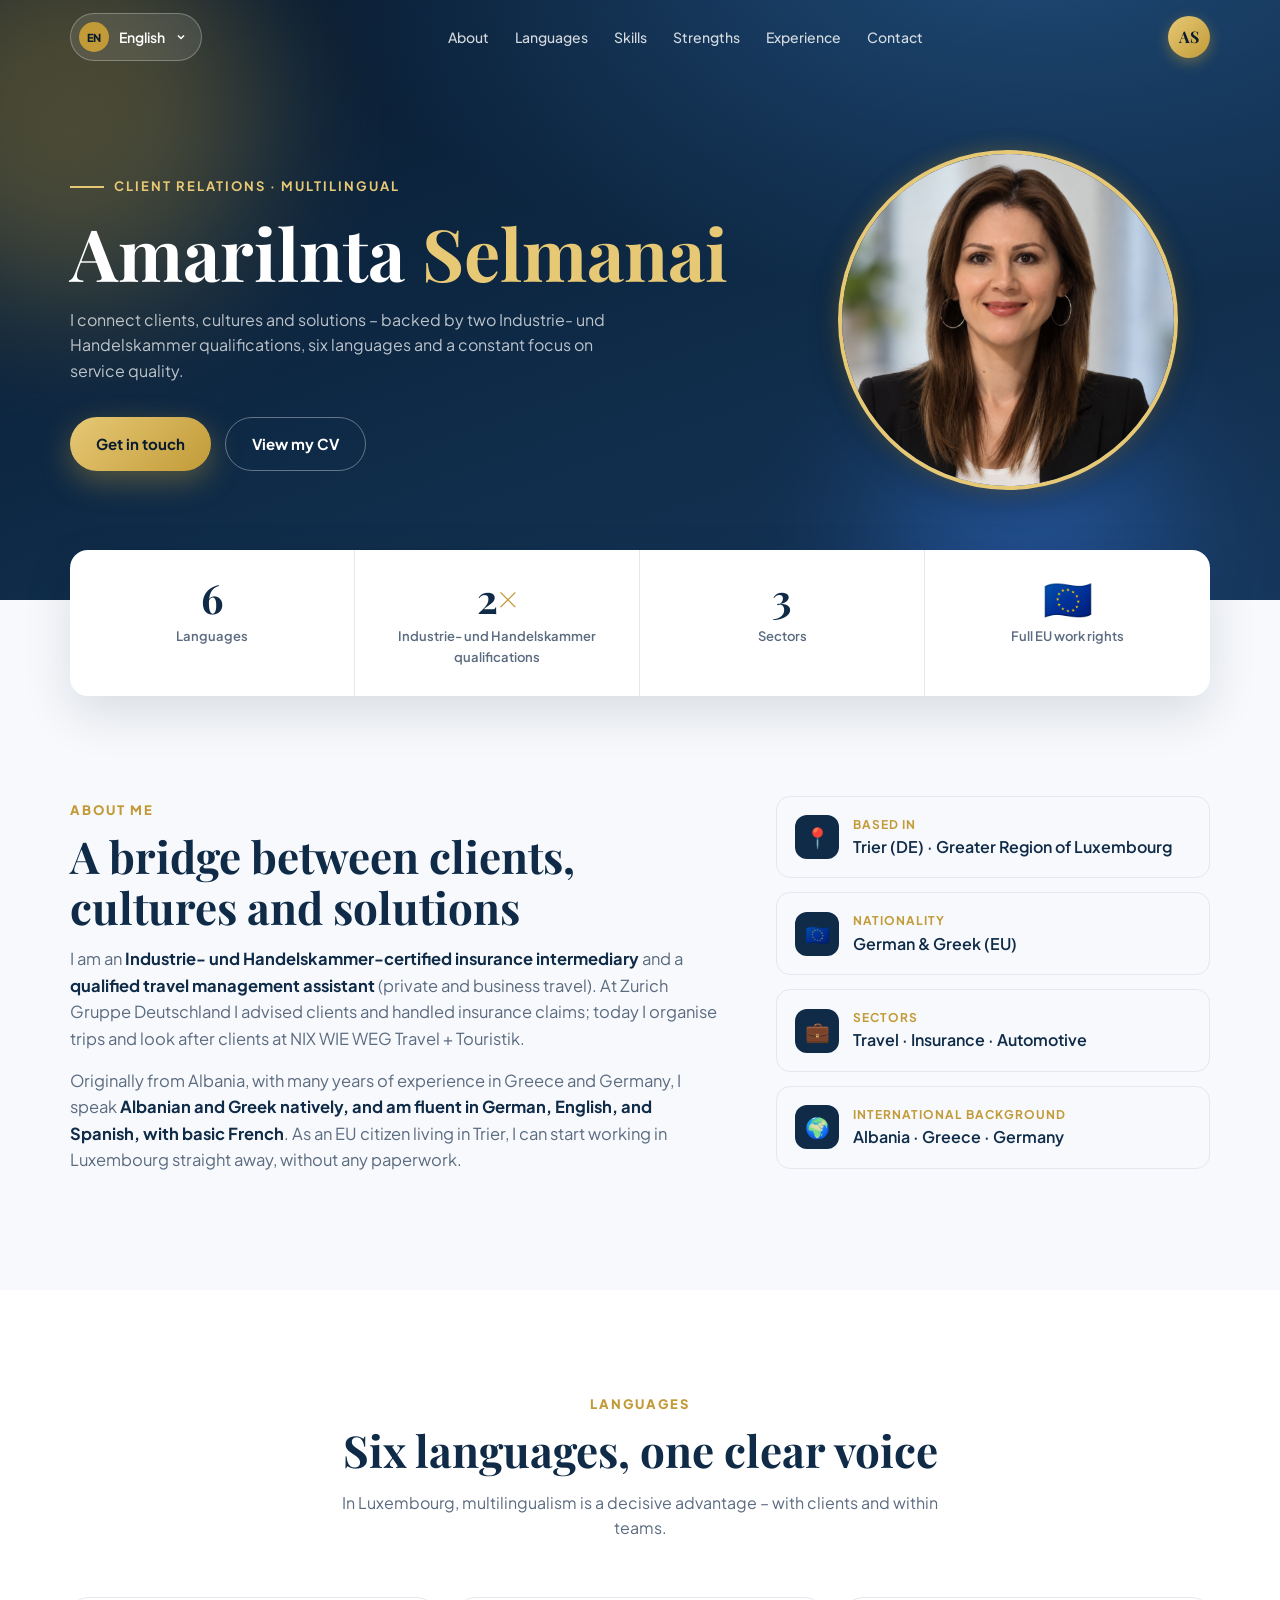
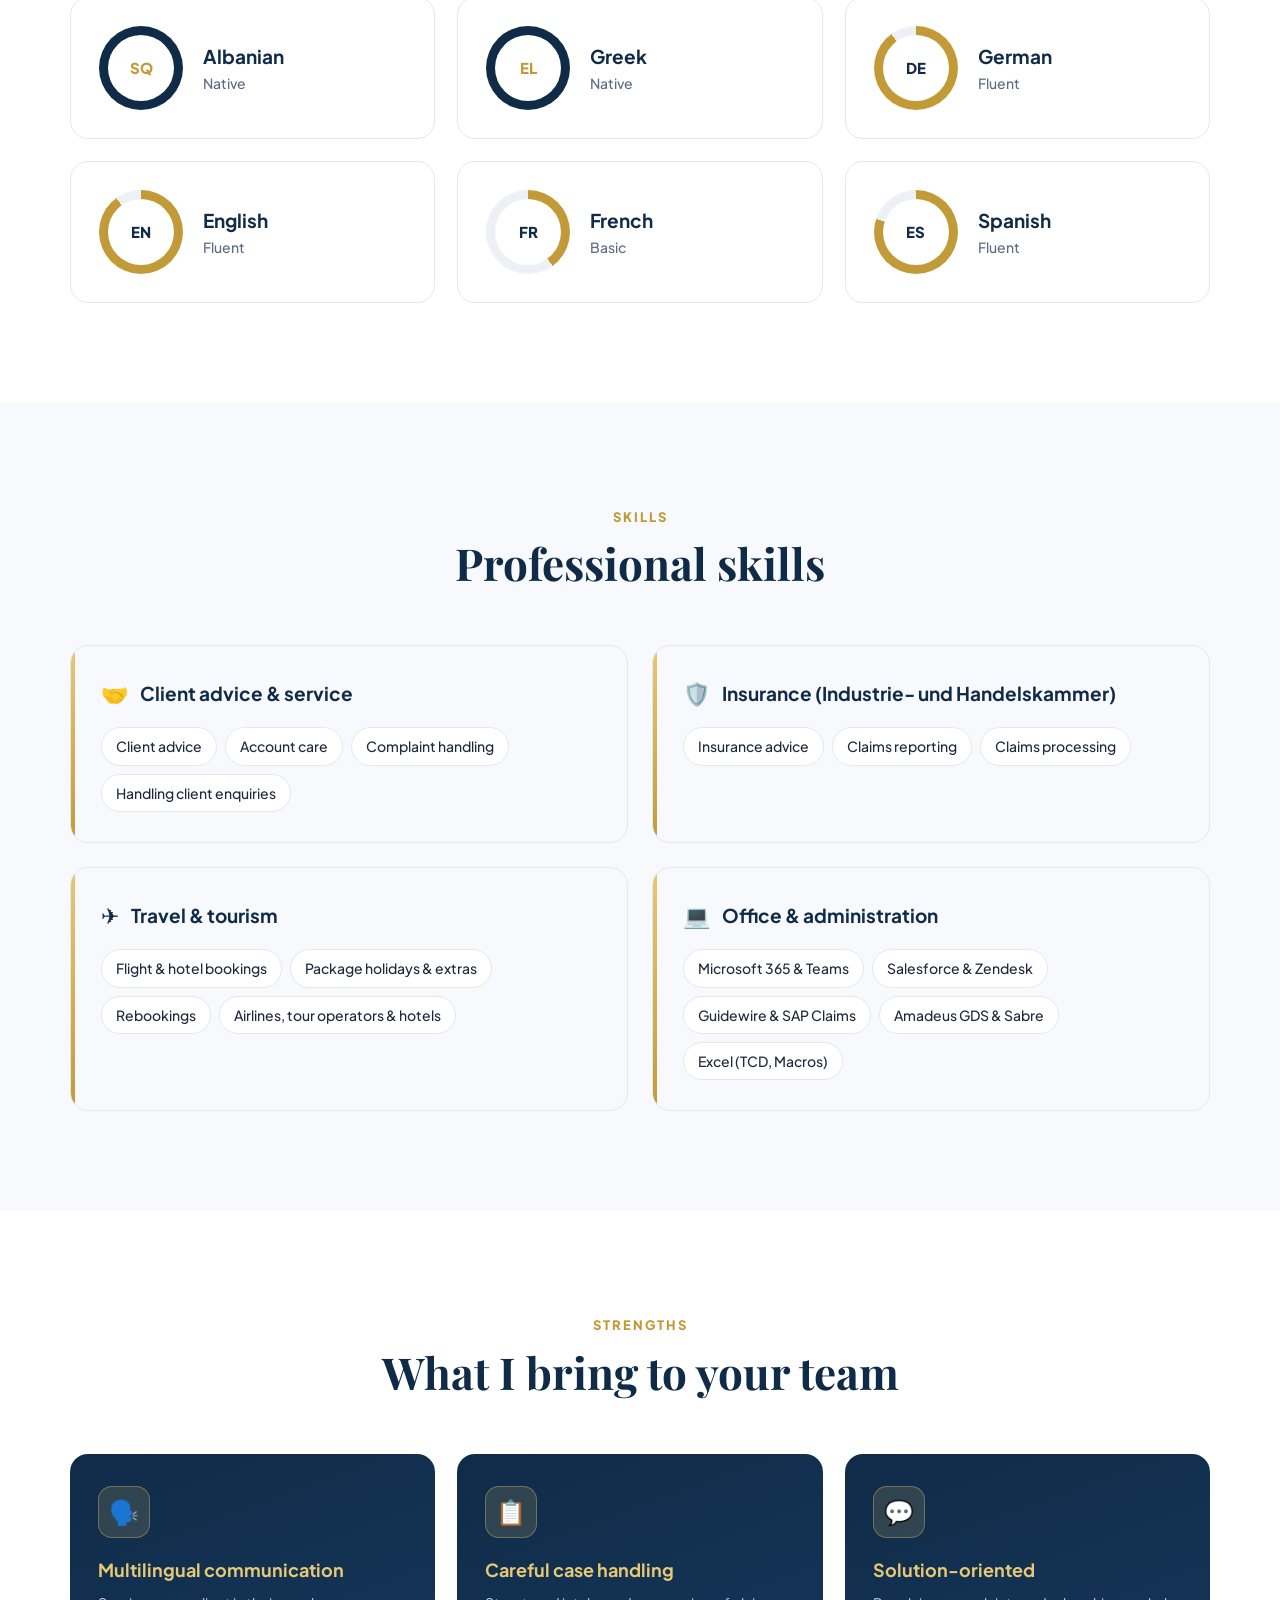
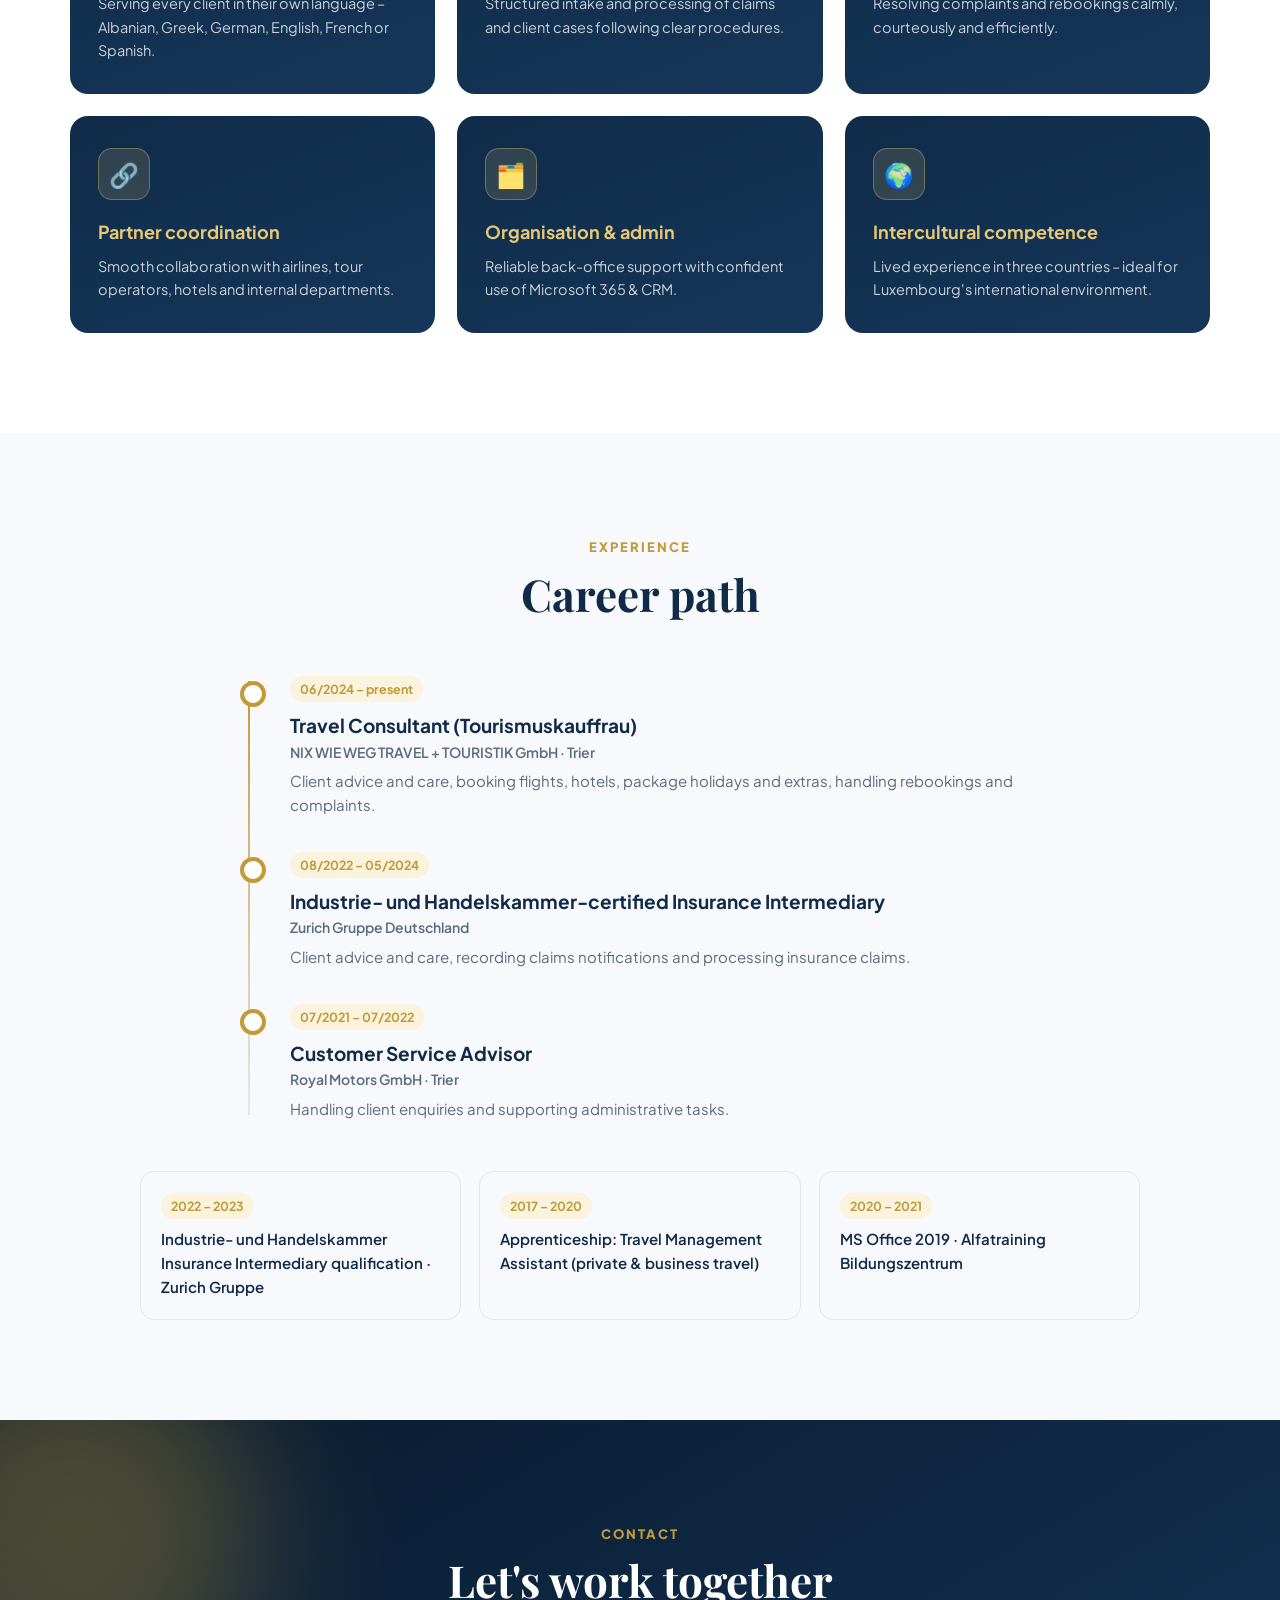
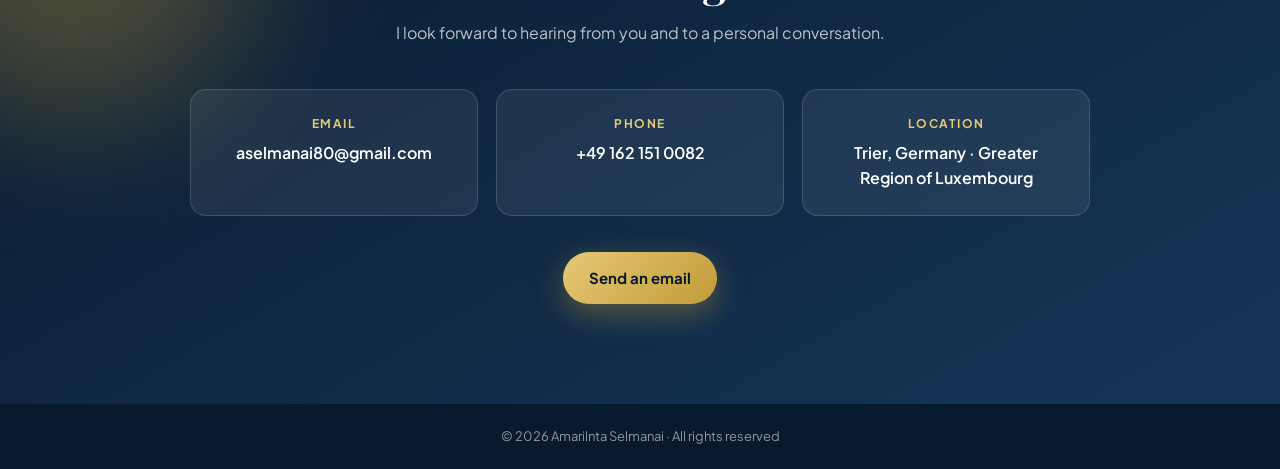
==== commit ce73573b: "Eliminar subtitulo de rol y etiquetas de ubicacion/visado del hero" ====
--- a/index.html
+++ b/index.html
@@ -58,13 +58,7 @@
         <div class="reveal">
           <span class="eyebrow" data-i18n="hero.eyebrow"></span>
           <h1>Amarilnta <span>Selmanai</span></h1>
-          <p class="hero-role" data-i18n="hero.role"></p>
           <p class="hero-tagline" data-i18n="hero.tagline"></p>
-          <div class="badges">
-            <span class="badge">🇪🇺 <span data-i18n="hero.badge.eu"></span></span>
-            <span class="badge">📍 <span data-i18n="hero.badge.border"></span></span>
-            <span class="badge"><span class="dot"></span><span data-i18n="hero.badge.open"></span></span>
-          </div>
           <div class="cta-row">
             <a href="#contact" class="btn btn-gold" data-i18n="hero.cta.contact"></a>
             <a href="cv.html" target="_blank" rel="noopener" class="btn btn-ghost" data-i18n="hero.cta.cv"></a>
--- a/styles.css
+++ b/styles.css
@@ -227,16 +227,15 @@
   width: min(340px, 70vw);
   aspect-ratio: 1;
   border-radius: 50%;
-  padding: 8px;
-  background: conic-gradient(from 200deg, var(--gold-300), var(--gold-500), transparent 70%, var(--gold-300));
-  animation: spin 18s linear infinite;
+  padding: 0;
+  background: none;
 }
 .portrait-ring img {
   width: 100%; height: 100%;
   border-radius: 50%;
   object-fit: cover;
-  border: 6px solid var(--navy-800);
-  animation: spin 18s linear infinite reverse;
+  border: 4px solid var(--gold-300);
+  box-shadow: 0 10px 30px rgba(0, 0, 0, 0.25), 0 0 20px rgba(194, 155, 56, 0.35);
 }
 @keyframes spin { to { transform: rotate(360deg); } }
 .float-card {
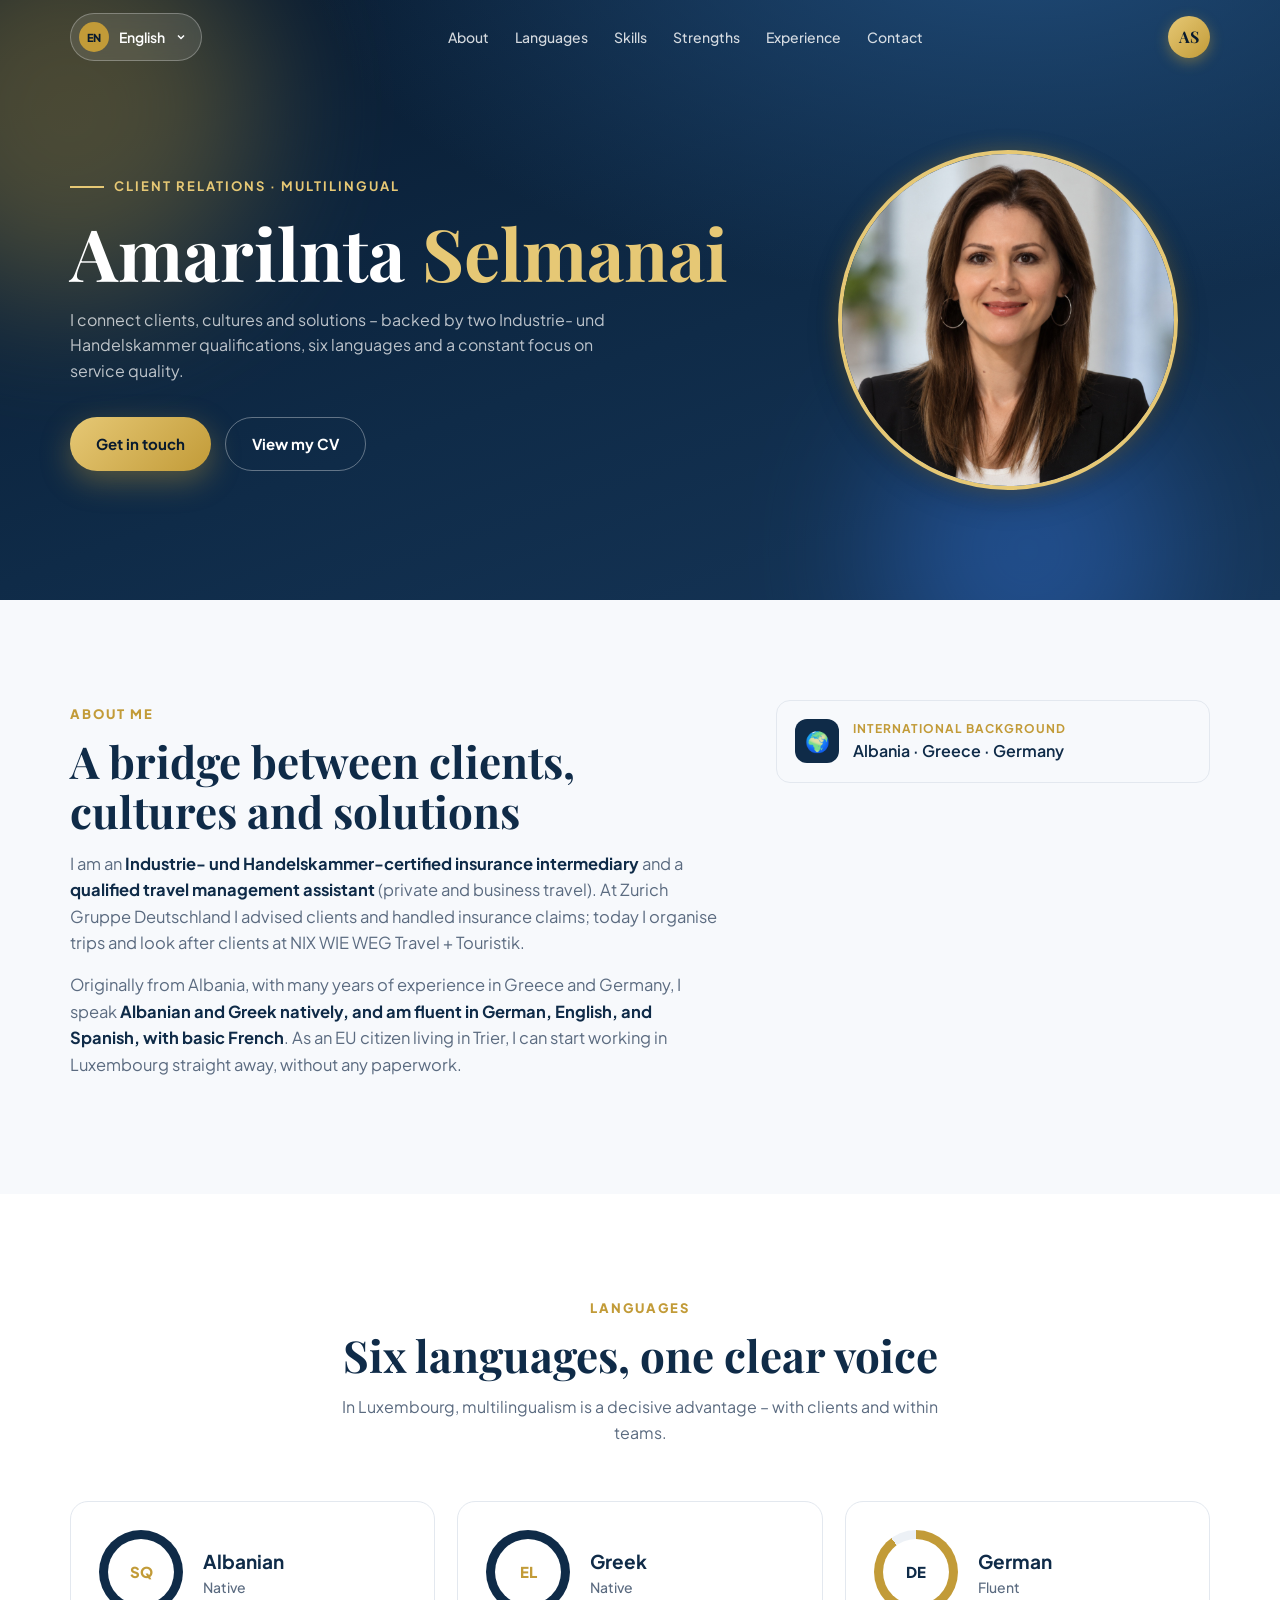
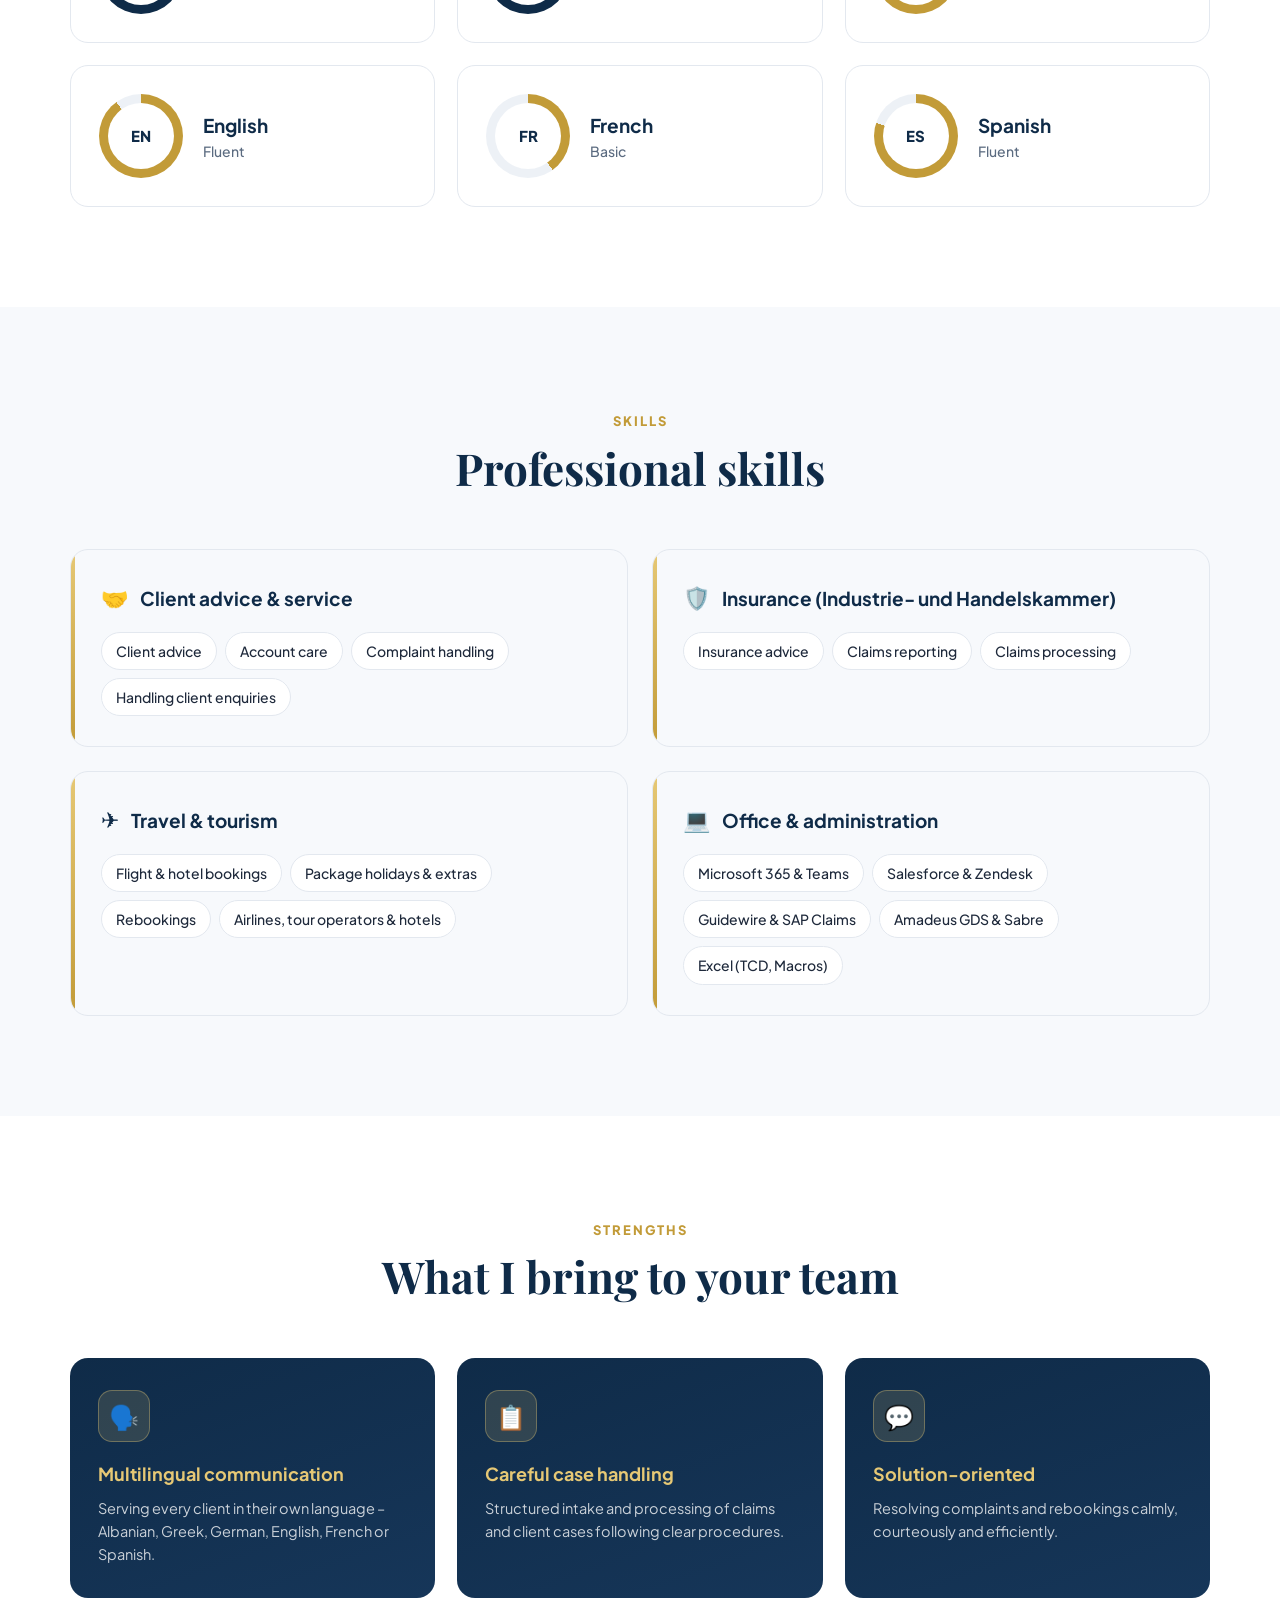
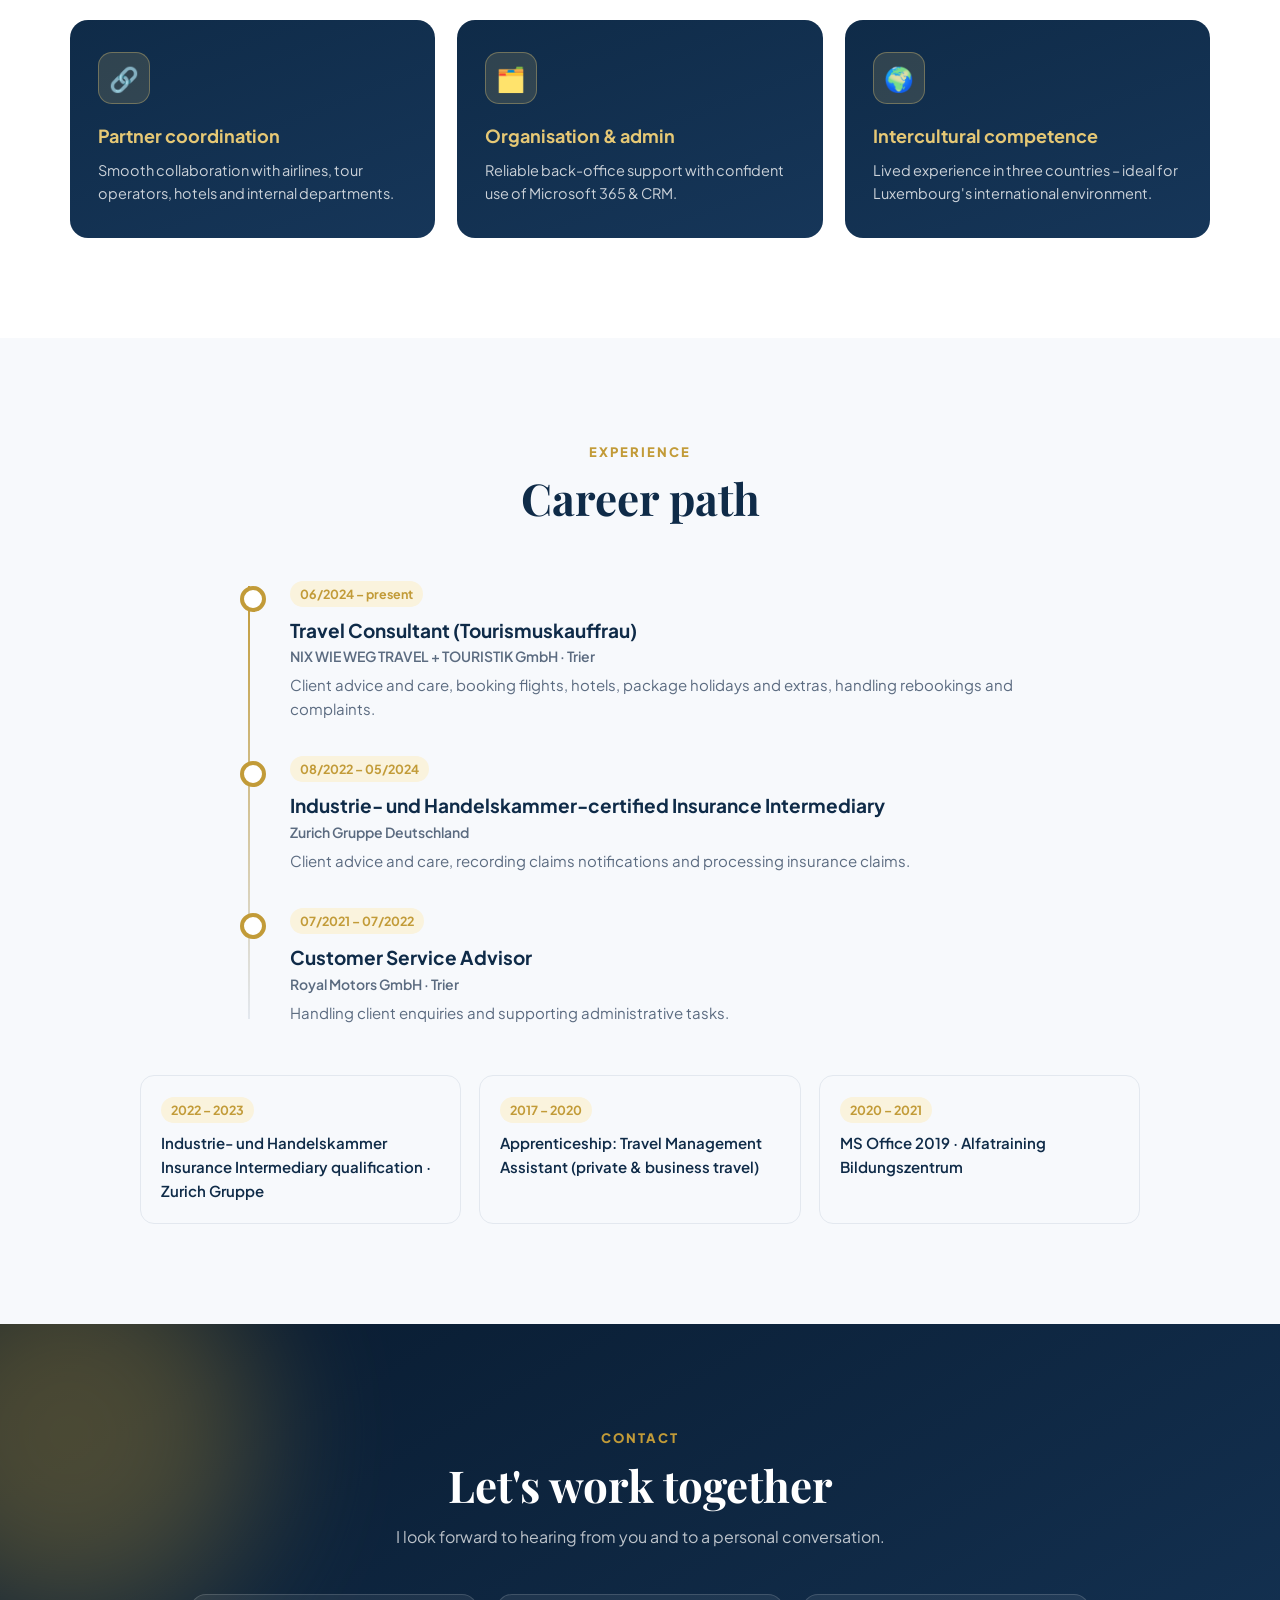
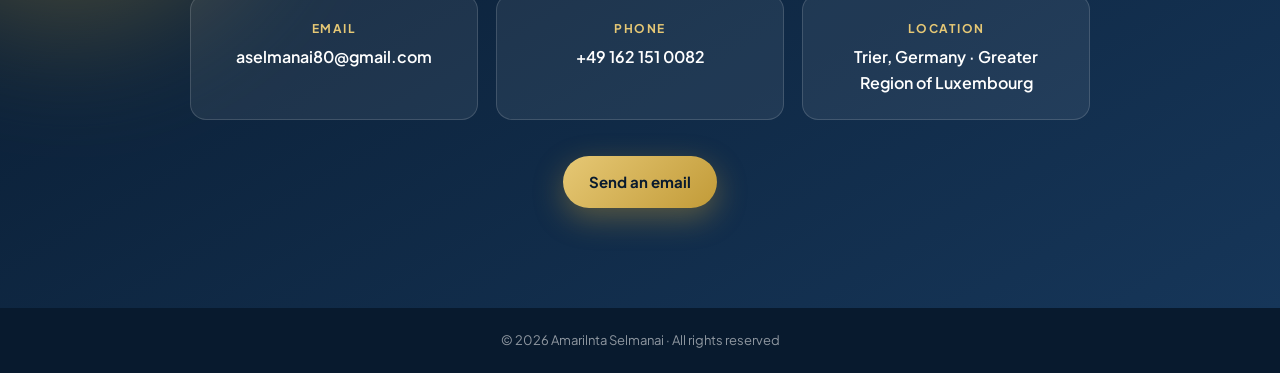
==== commit 86984b24: "Eliminar barra de estadísticas numéricas y las 3 fichas de datos dejando solo el perfil internaciona" ====
--- a/index.html
+++ b/index.html
@@ -73,16 +73,6 @@
       </div>
     </section>
 
-    <!-- ========== STATS ========== -->
-    <div class="stats">
-      <div class="container stats-grid reveal">
-        <div class="stat"><div class="stat-num">6</div><div class="stat-label" data-i18n="stats.lang"></div></div>
-        <div class="stat"><div class="stat-num">2<span>×</span></div><div class="stat-label" data-i18n="stats.ihk"></div></div>
-        <div class="stat"><div class="stat-num">3</div><div class="stat-label" data-i18n="stats.sectors"></div></div>
-        <div class="stat"><div class="stat-num">🇪🇺</div><div class="stat-label" data-i18n="stats.eu"></div></div>
-      </div>
-    </div>
-
     <!-- ========== ABOUT ========== -->
     <section class="block" id="about">
       <div class="container about-grid">
@@ -93,9 +83,6 @@
           <p data-i18n-html="about.p2"></p>
         </div>
         <div class="facts reveal">
-          <div class="fact"><span class="fact-icon">📍</span><div><div class="fact-k" data-i18n="about.f1.k"></div><div class="fact-v" data-i18n="about.f1.v"></div></div></div>
-          <div class="fact"><span class="fact-icon">🇪🇺</span><div><div class="fact-k" data-i18n="about.f2.k"></div><div class="fact-v" data-i18n="about.f2.v"></div></div></div>
-          <div class="fact"><span class="fact-icon">💼</span><div><div class="fact-k" data-i18n="about.f3.k"></div><div class="fact-v" data-i18n="about.f3.v"></div></div></div>
           <div class="fact"><span class="fact-icon">🌍</span><div><div class="fact-k" data-i18n="about.f4.k"></div><div class="fact-v" data-i18n="about.f4.v"></div></div></div>
         </div>
       </div>
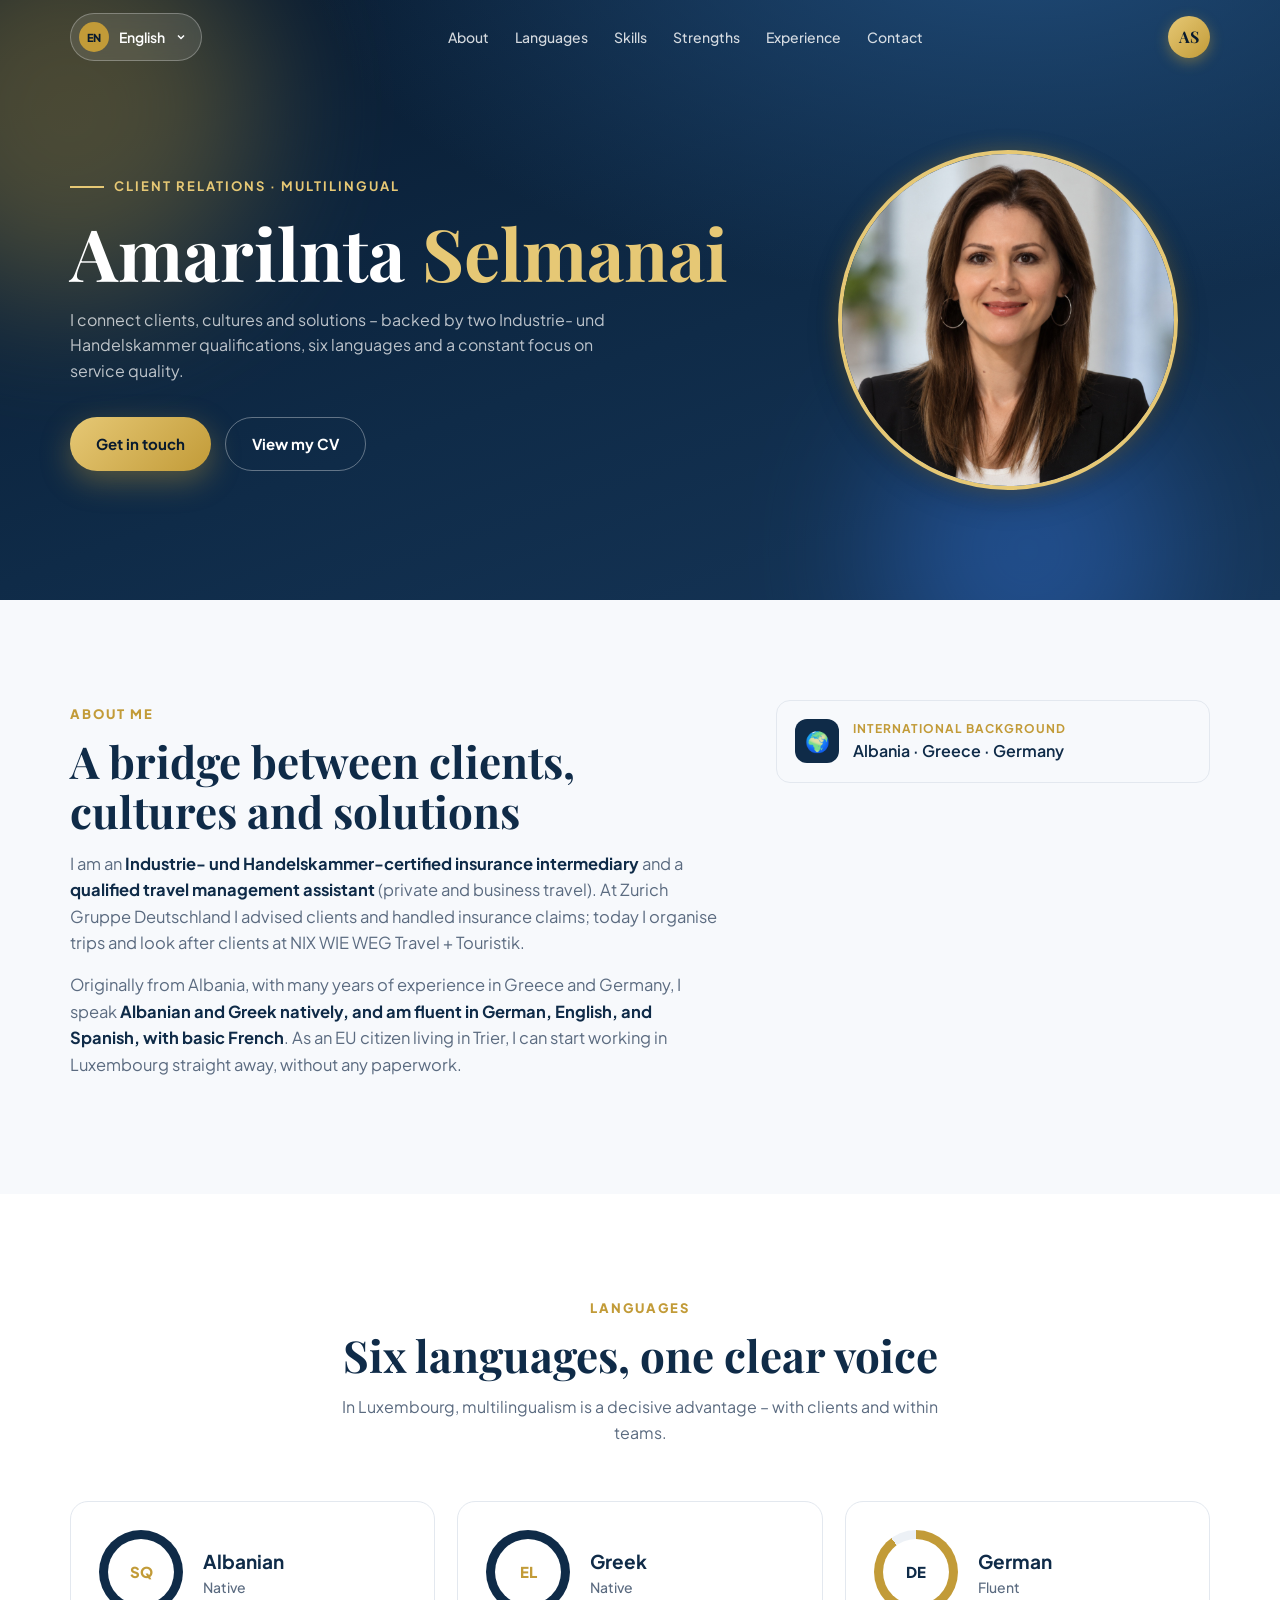
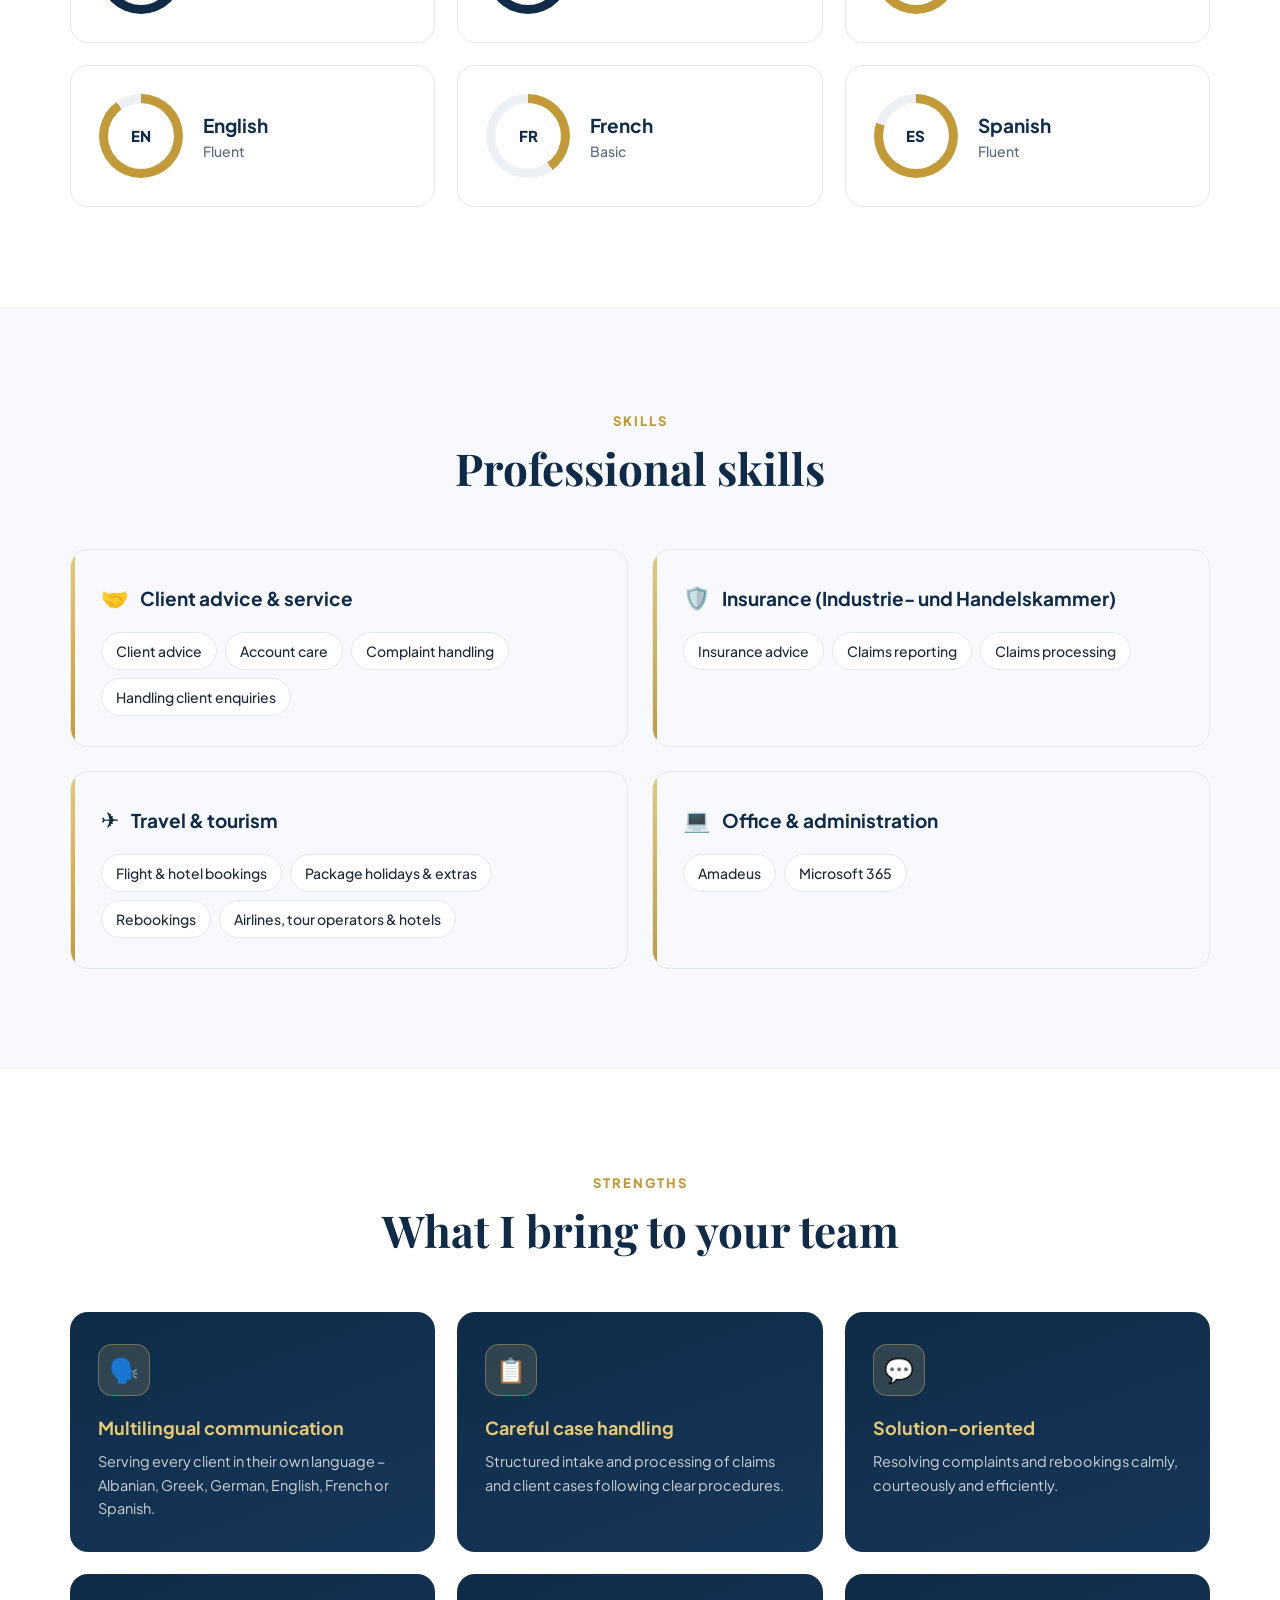
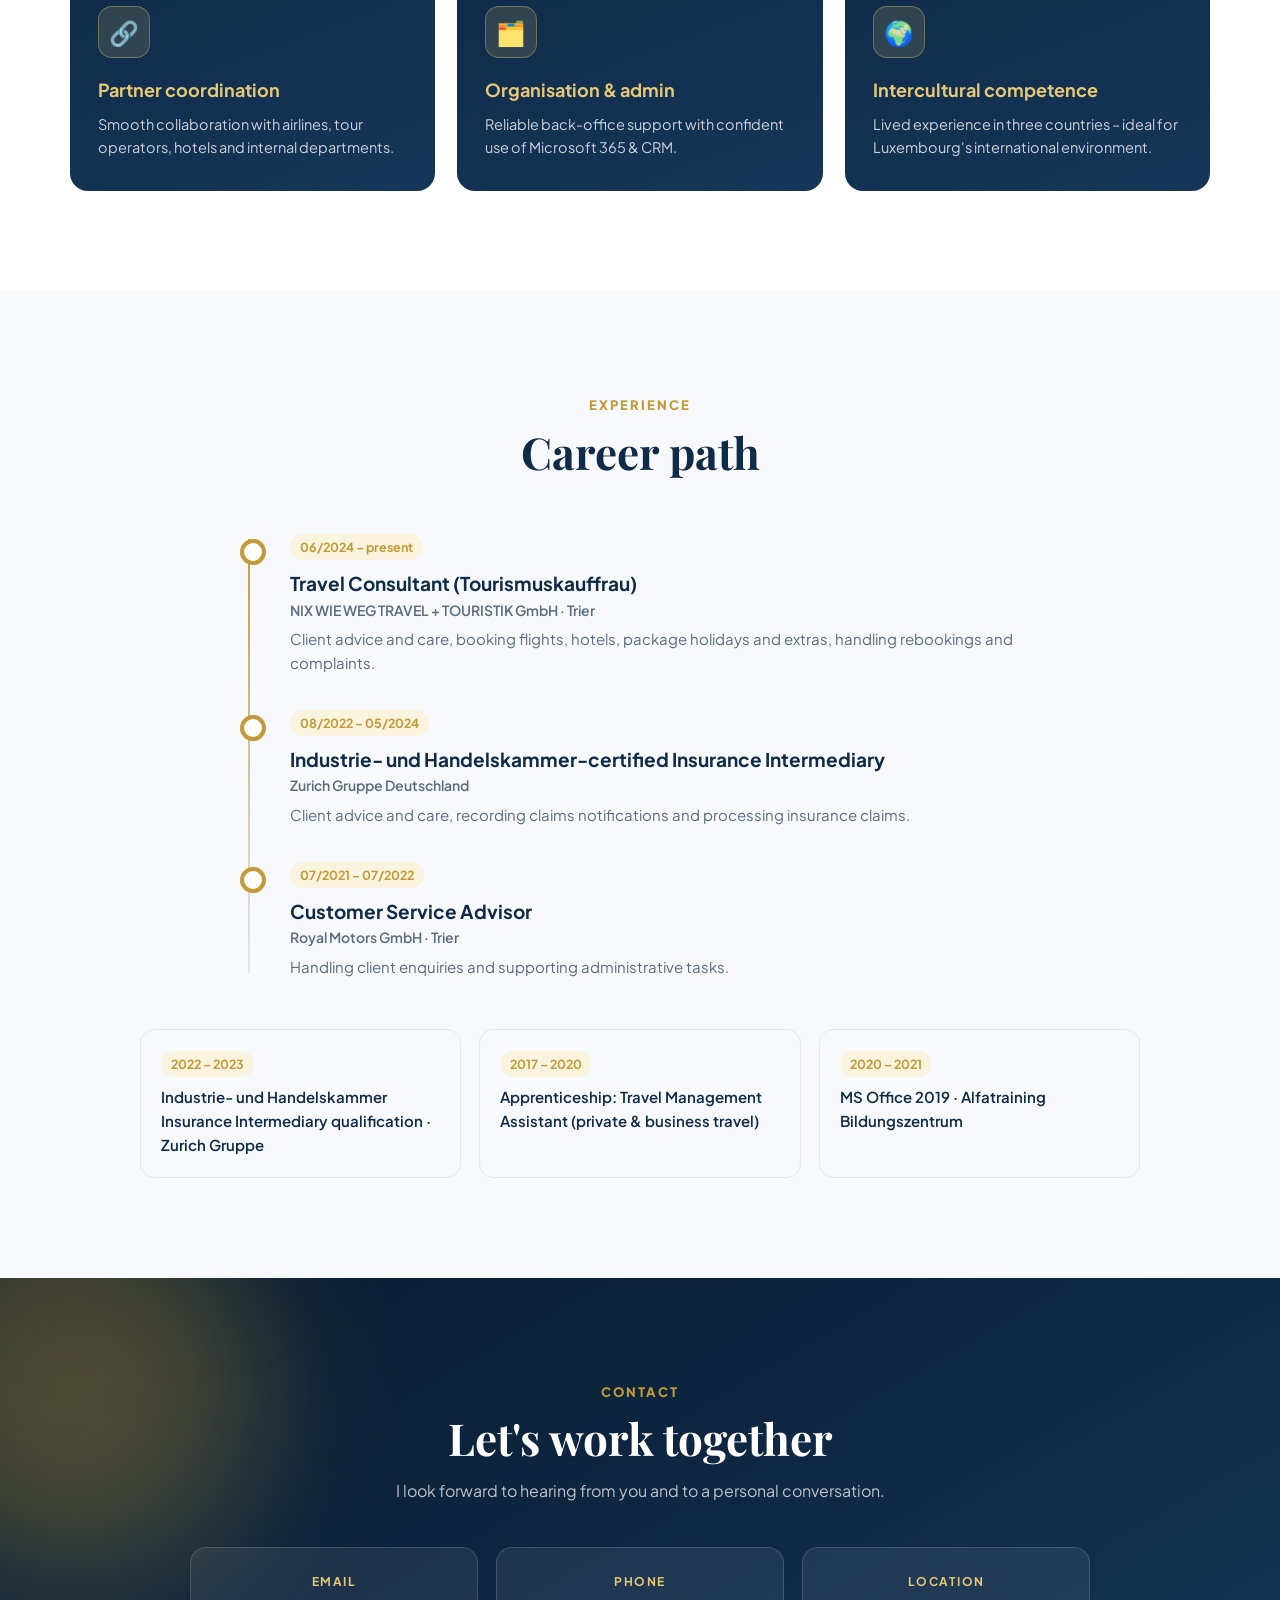
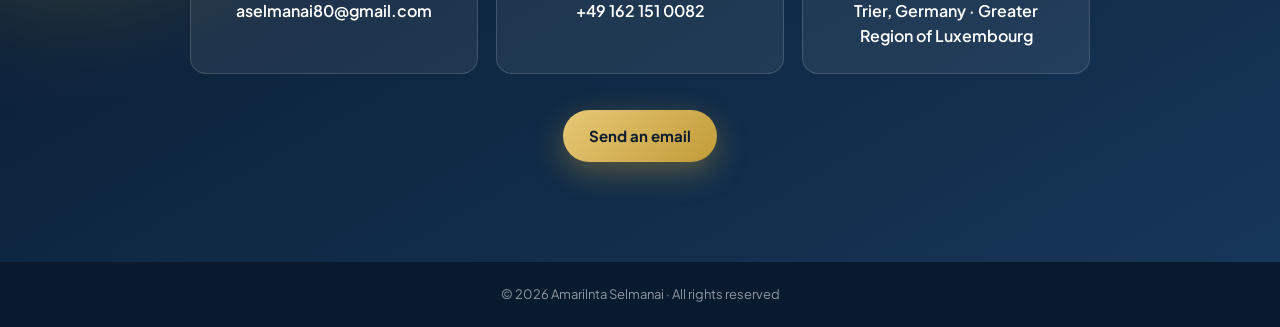
==== commit d4a6dc79: "Dejar solo Amadeus y Microsoft 365 en ofimatica en landing y CVs" ====
--- a/index.html
+++ b/index.html
@@ -129,7 +129,7 @@
           </div>
           <div class="skill-card reveal">
             <h3><span class="ic">💻</span><span data-i18n="skills.c4"></span></h3>
-            <div class="tags"><span class="tag">Microsoft 365 & Teams</span><span class="tag">Salesforce & Zendesk</span><span class="tag">Guidewire & SAP Claims</span><span class="tag">Amadeus GDS & Sabre</span><span class="tag">Excel (TCD, Macros)</span></div>
+            <div class="tags"><span class="tag">Amadeus</span><span class="tag">Microsoft 365</span></div>
           </div>
         </div>
       </div>
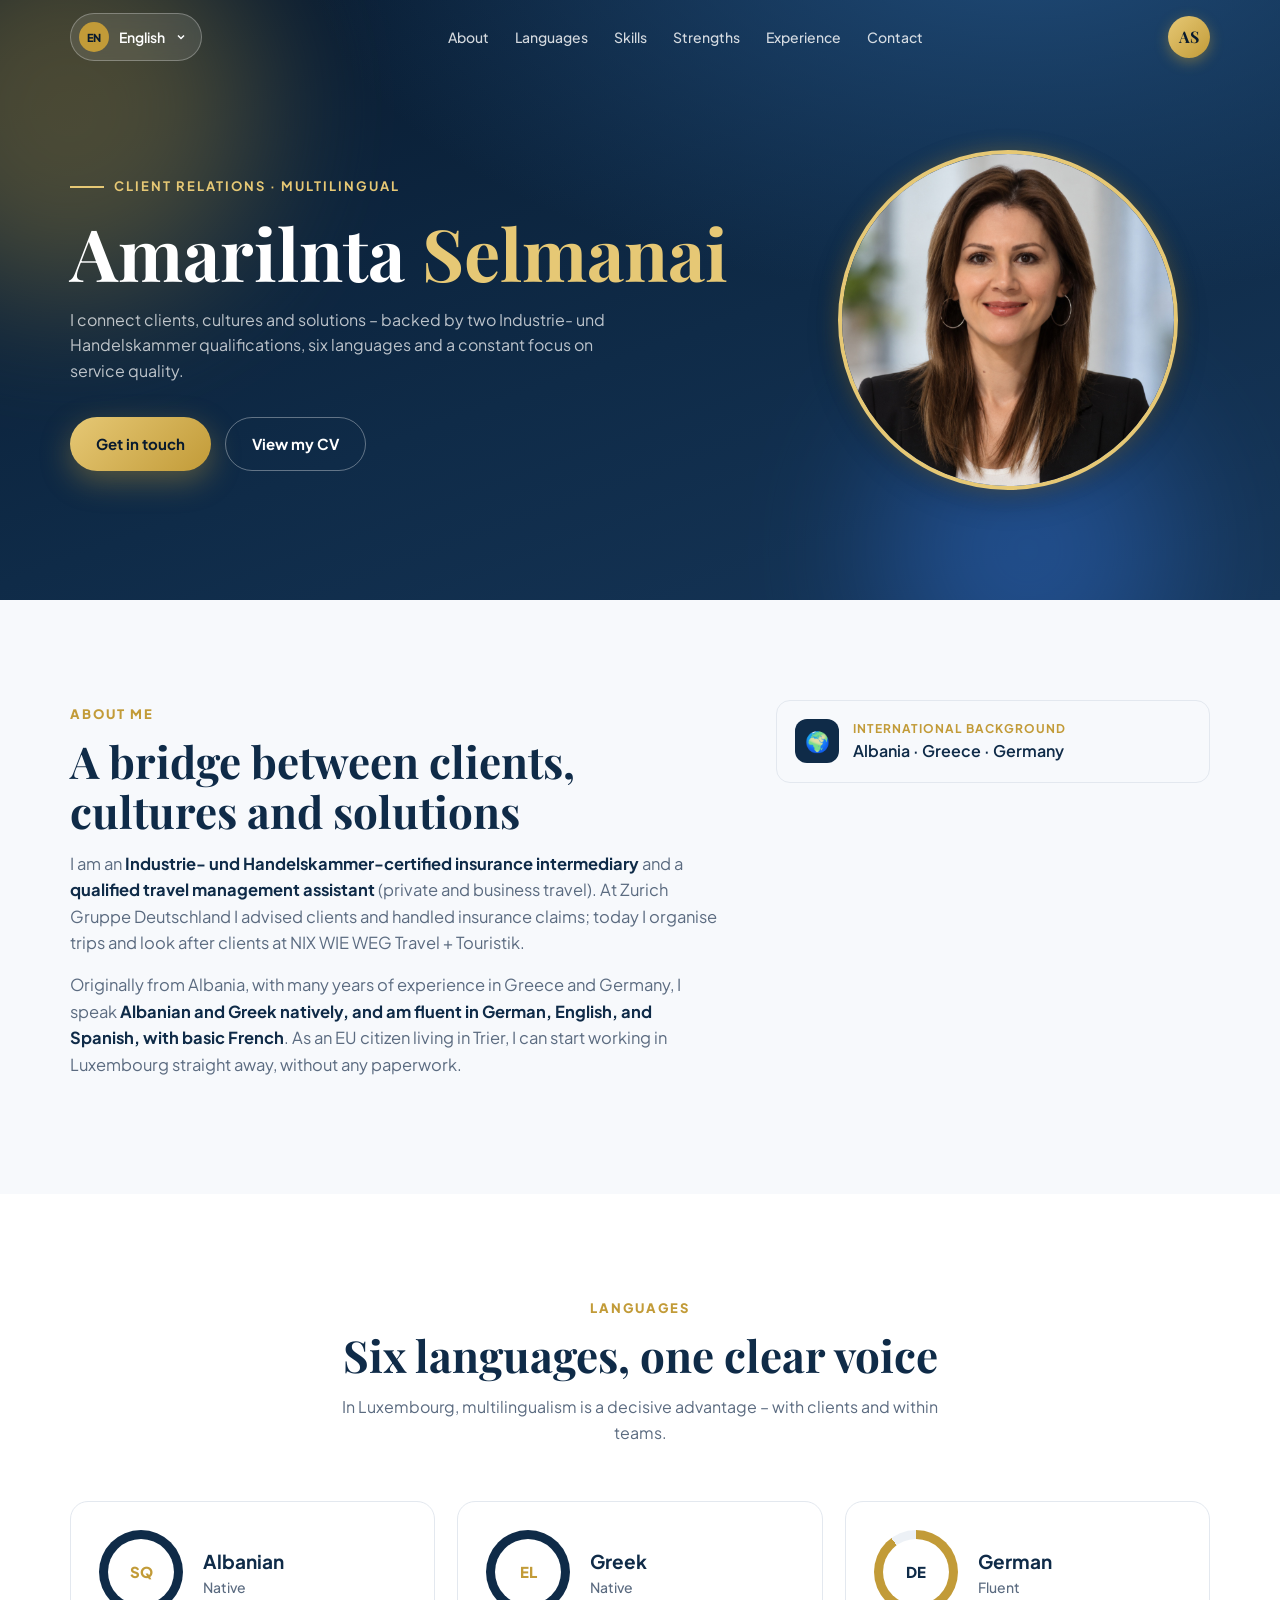
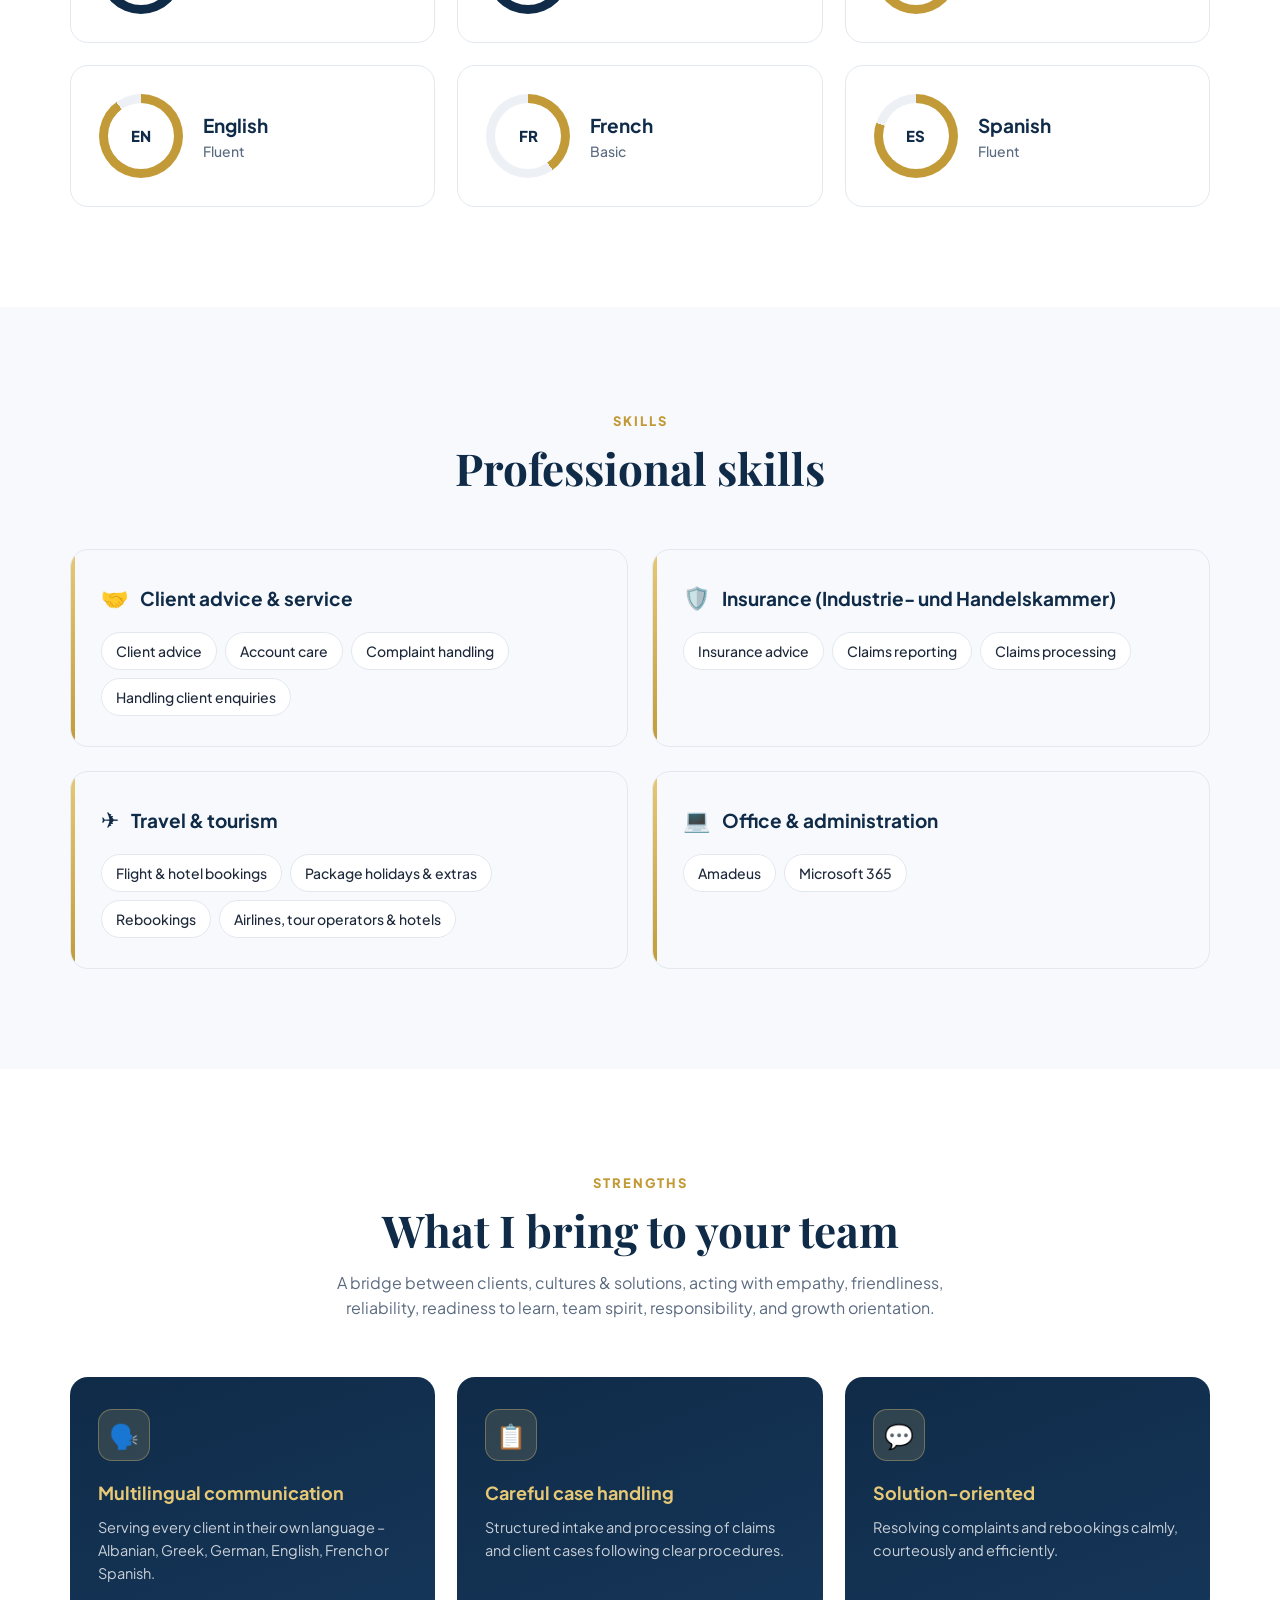
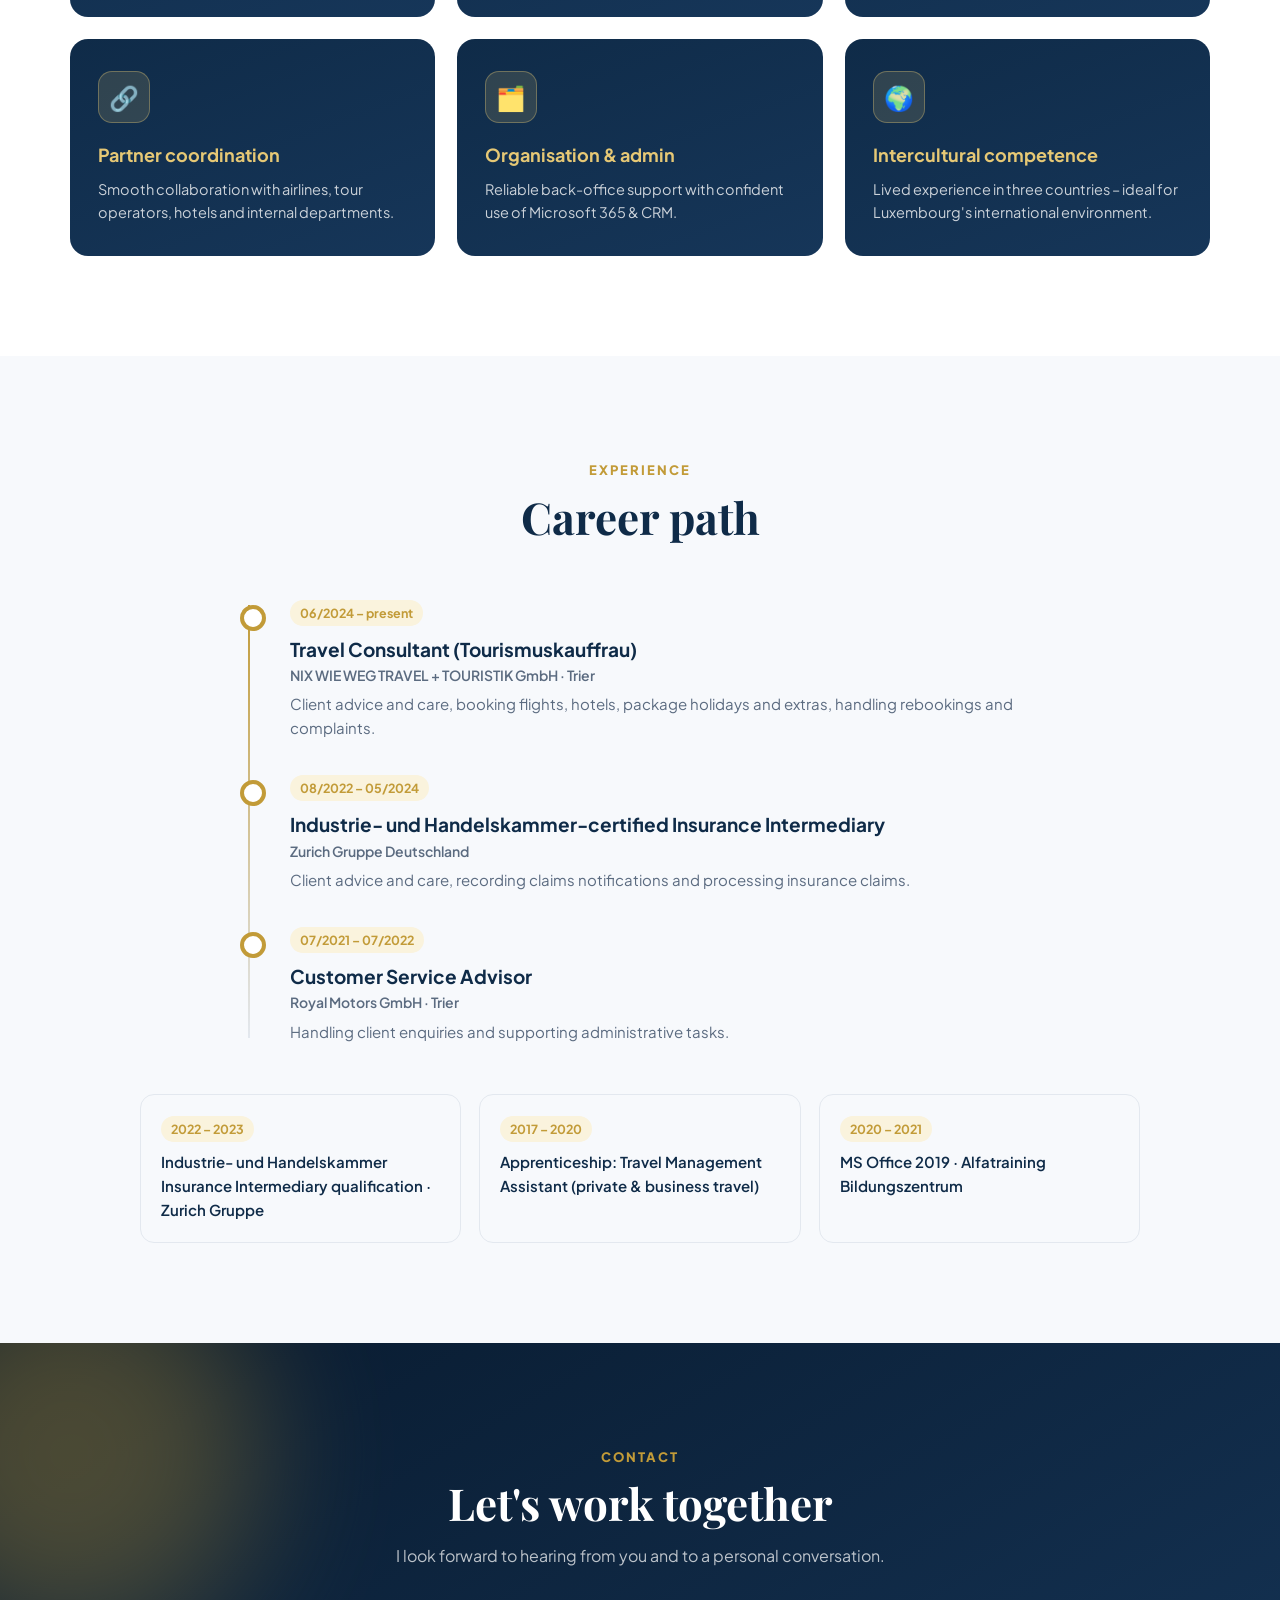
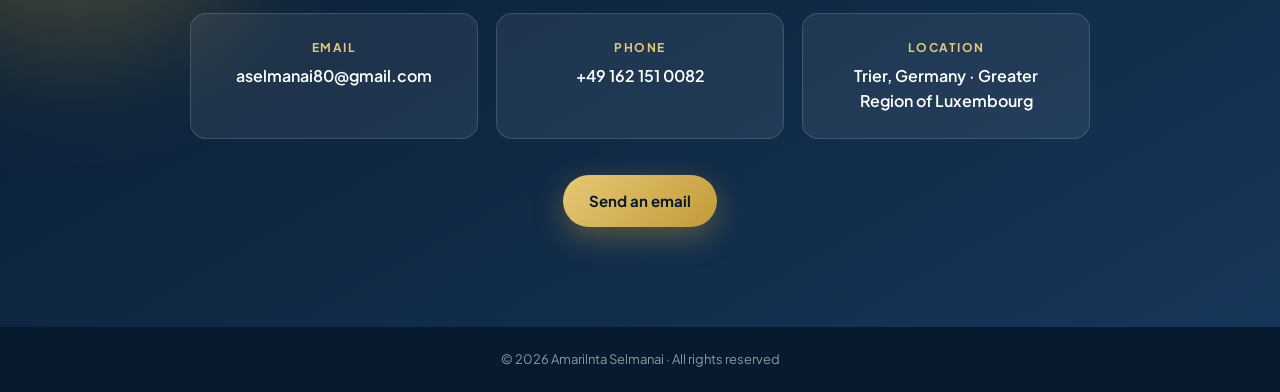
==== commit e7e0e645: "Anadir subtitulo descriptivo con valores y enfoque a la seccion de capacidades" ====
--- a/index.html
+++ b/index.html
@@ -141,6 +141,7 @@
         <div class="head-center reveal">
           <span class="kicker" data-i18n="cap.kicker"></span>
           <h2 class="section-title" data-i18n="cap.title"></h2>
+          <p class="section-sub" data-i18n="cap.sub"></p>
         </div>
         <div class="cap-grid">
           <div class="cap reveal"><div class="cap-icon">🗣️</div><h3 data-i18n="cap1.t"></h3><p data-i18n="cap1.d"></p></div>
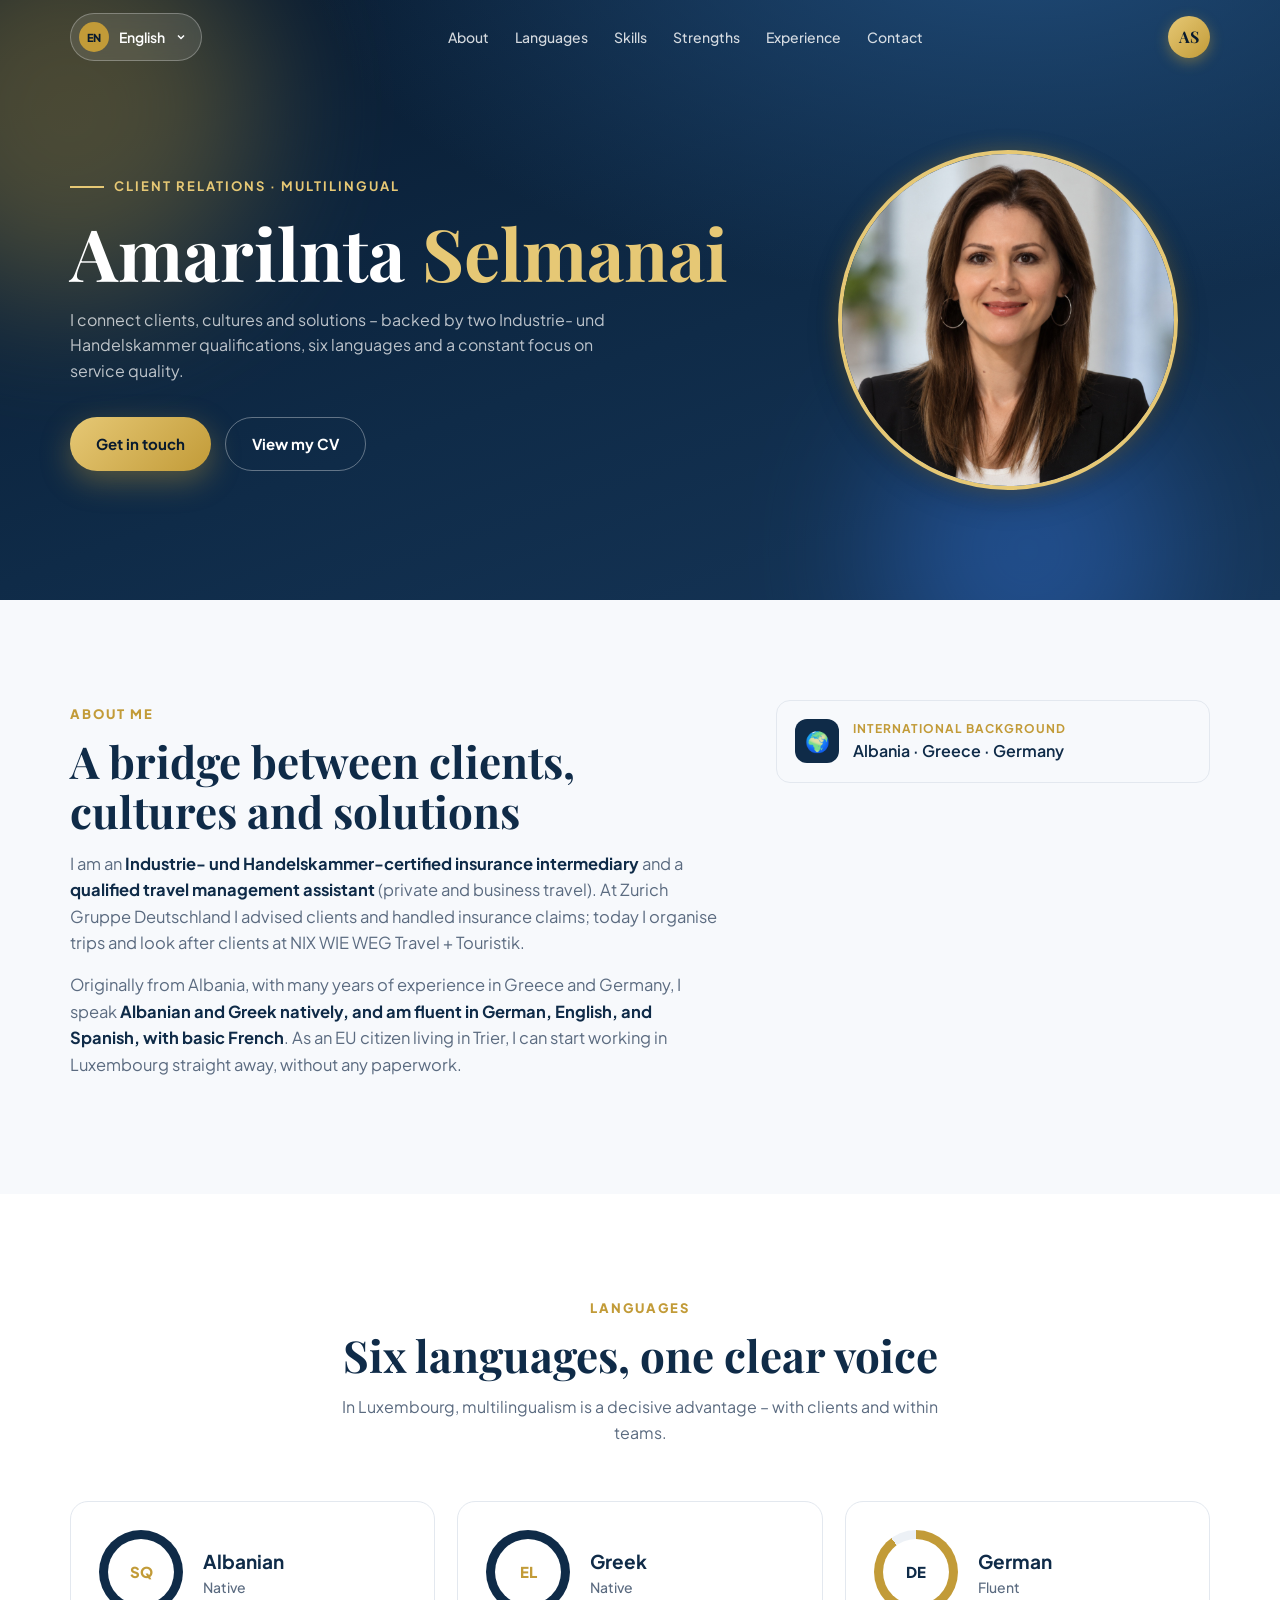
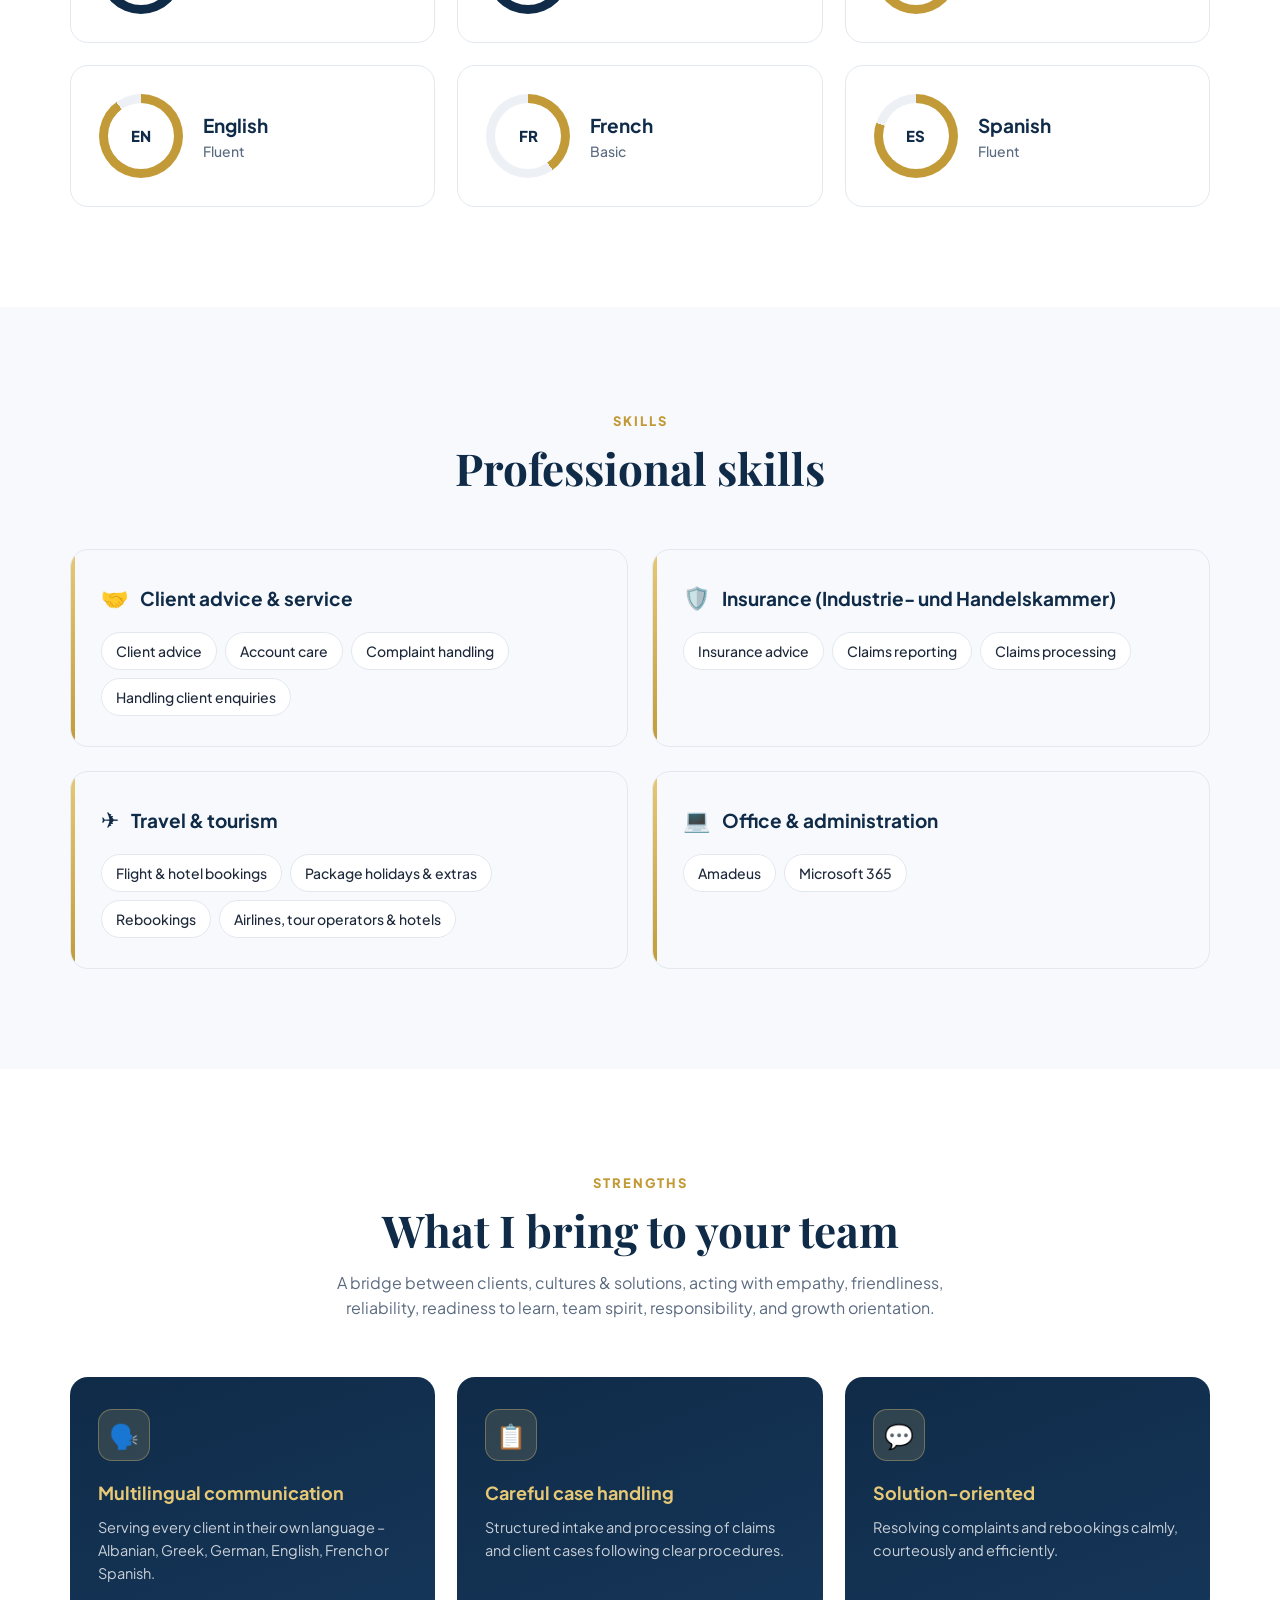
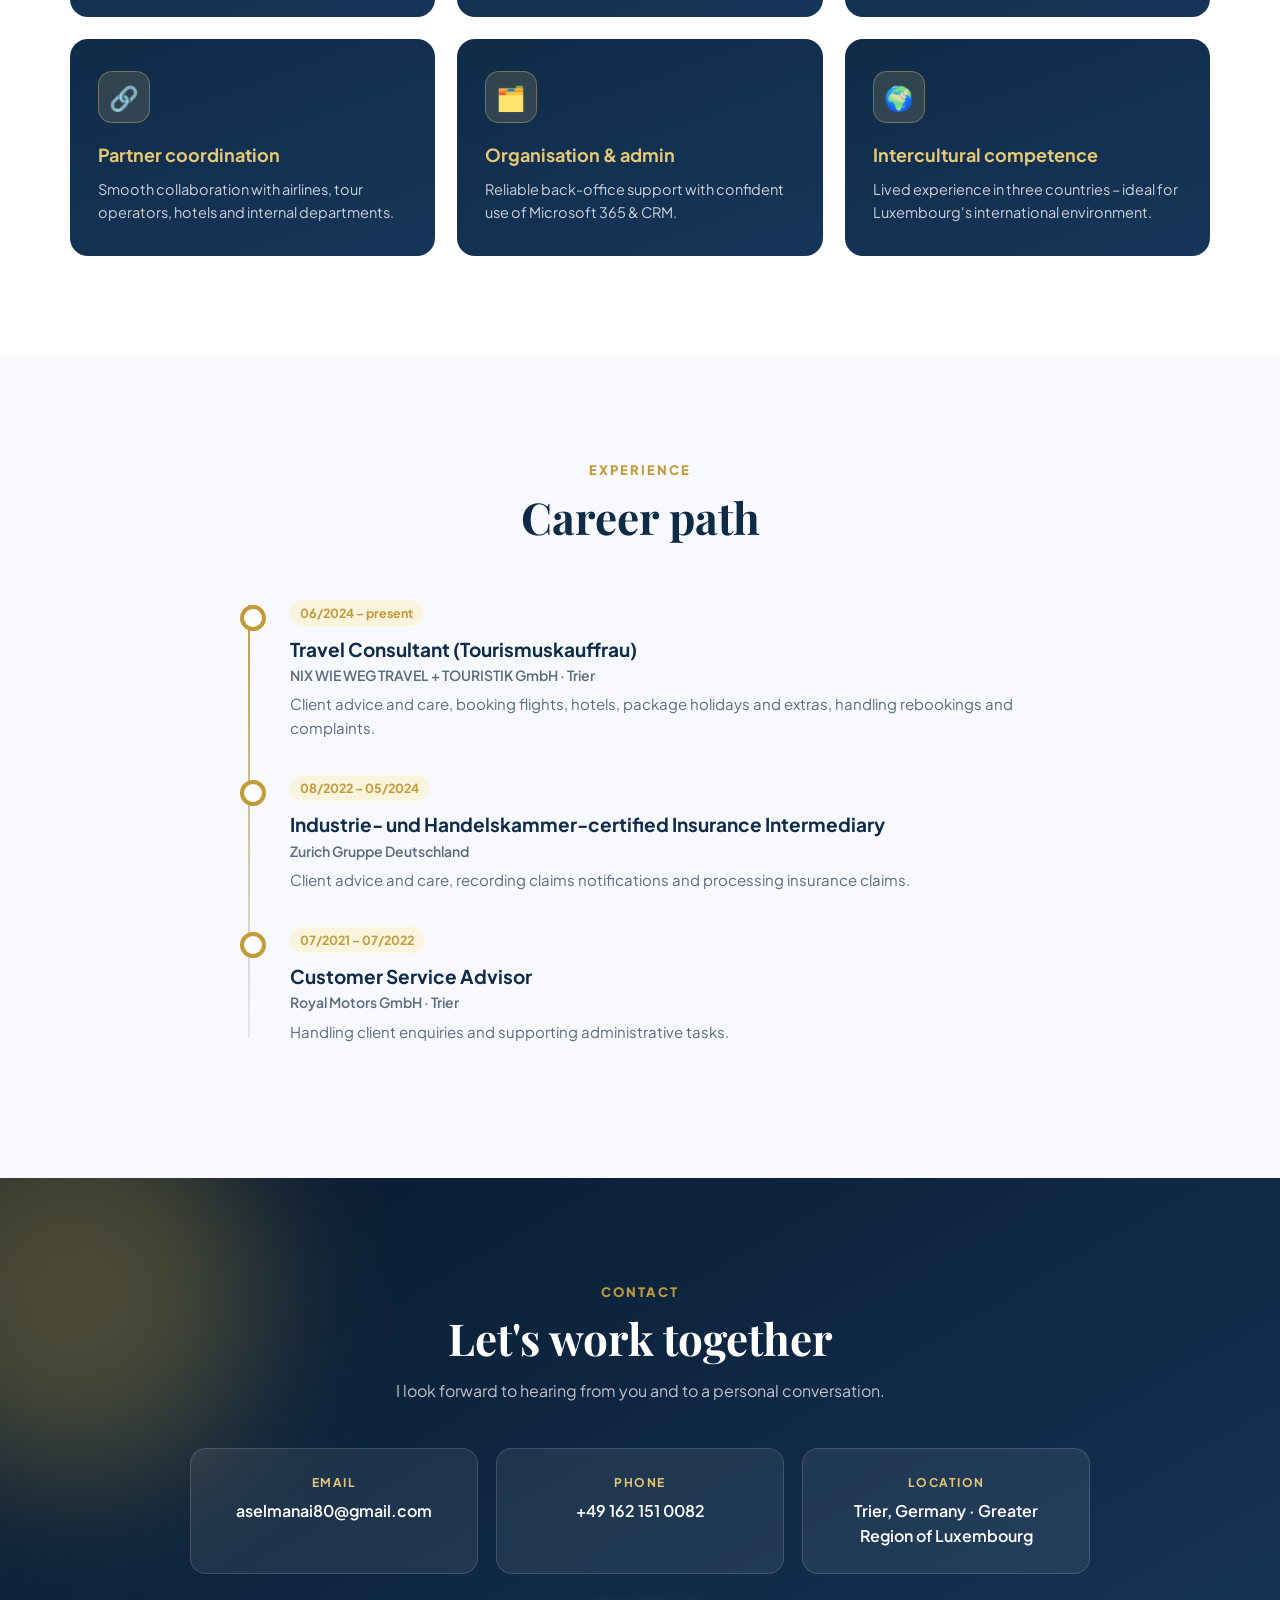
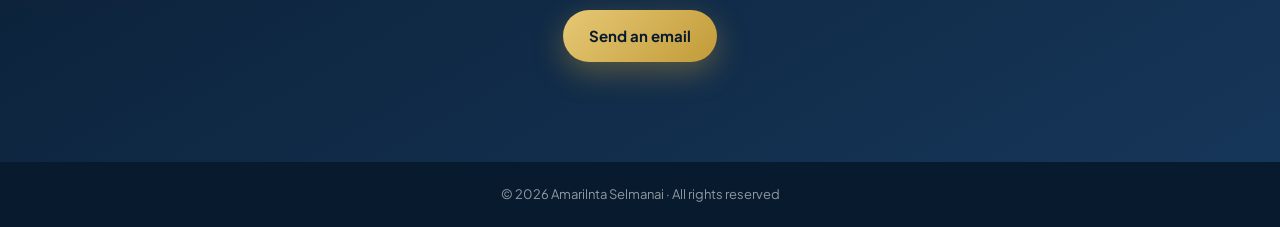
==== commit 7872a32b: "Eliminar bloque de formacion/titulaciones (edu-strip) de la trayectoria" ====
--- a/index.html
+++ b/index.html
@@ -181,11 +181,6 @@
             <p class="t-desc" data-i18n="exp3.desc"></p>
           </div>
         </div>
-        <div class="edu-strip">
-          <div class="edu reveal"><span class="t-date">2022 – 2023</span><p data-i18n="edu1"></p></div>
-          <div class="edu reveal"><span class="t-date">2017 – 2020</span><p data-i18n="edu2"></p></div>
-          <div class="edu reveal"><span class="t-date">2020 – 2021</span><p data-i18n="edu3"></p></div>
-        </div>
       </div>
     </section>
 
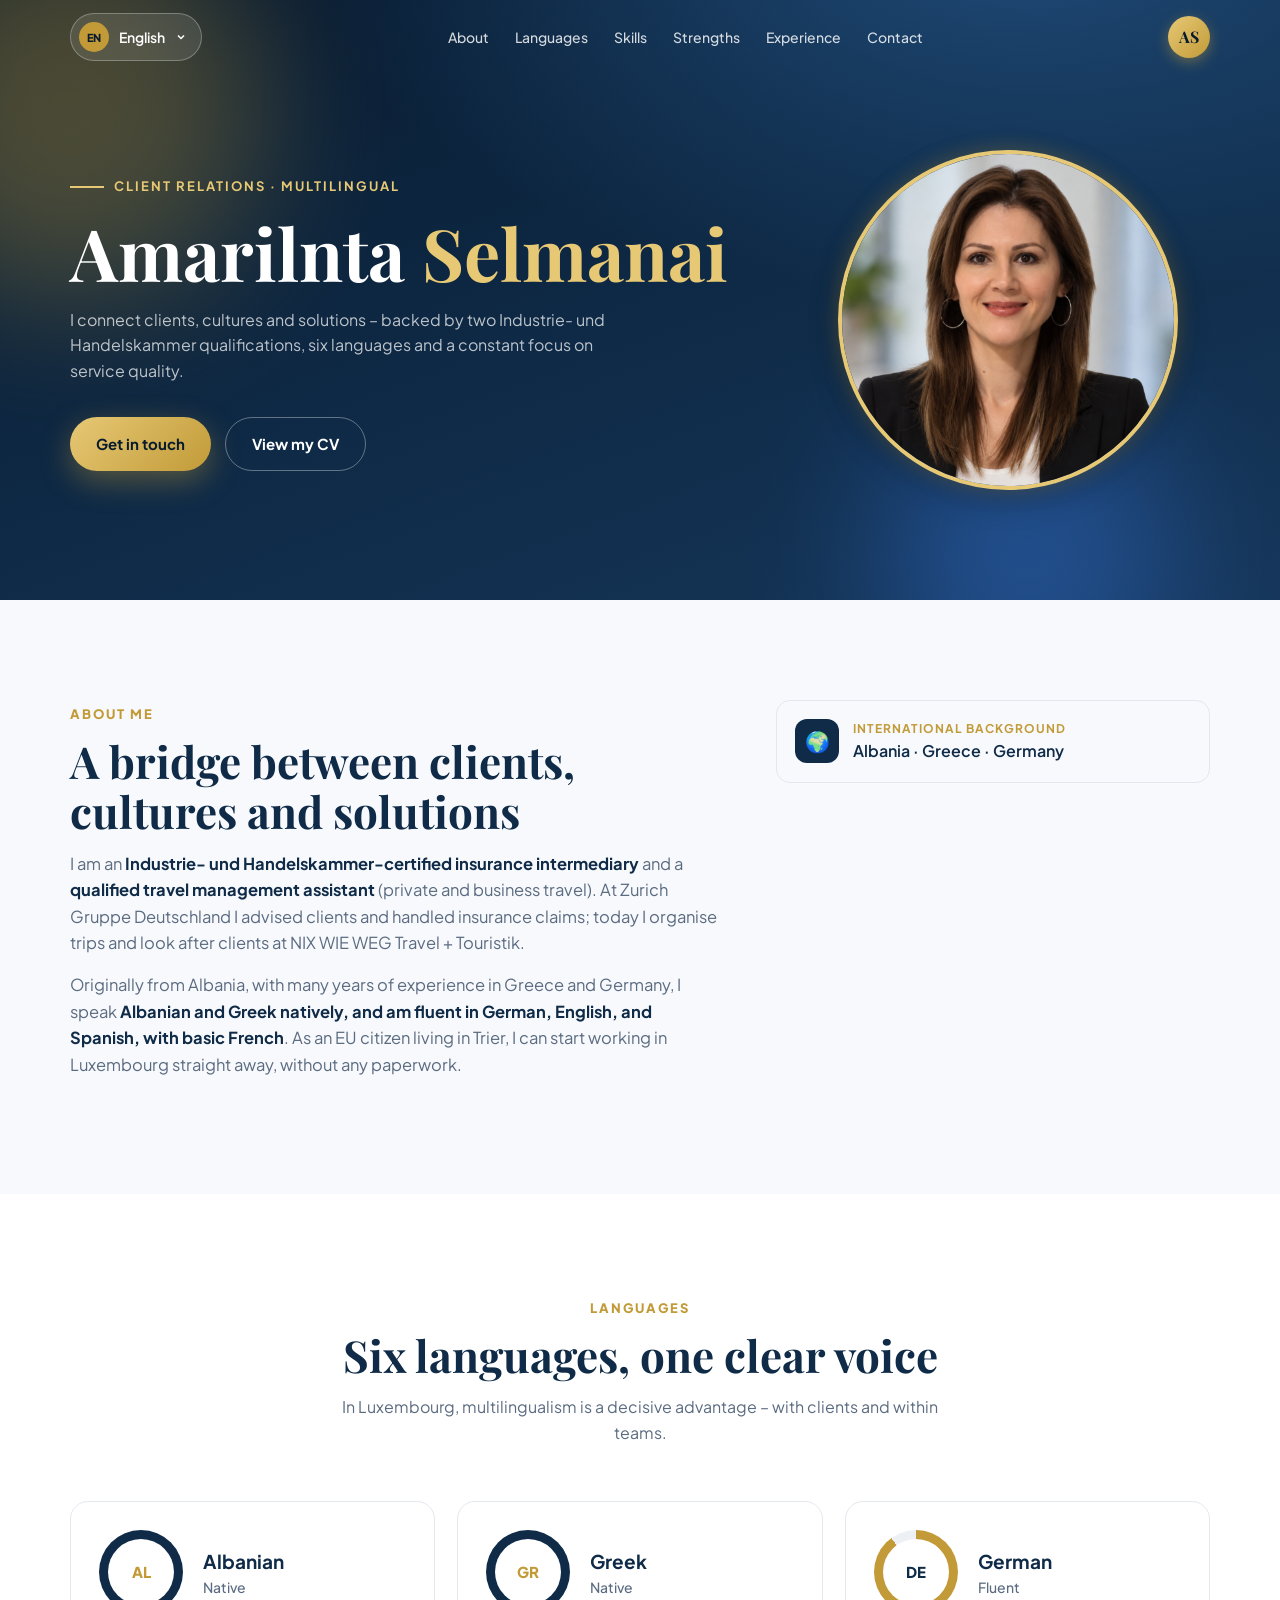
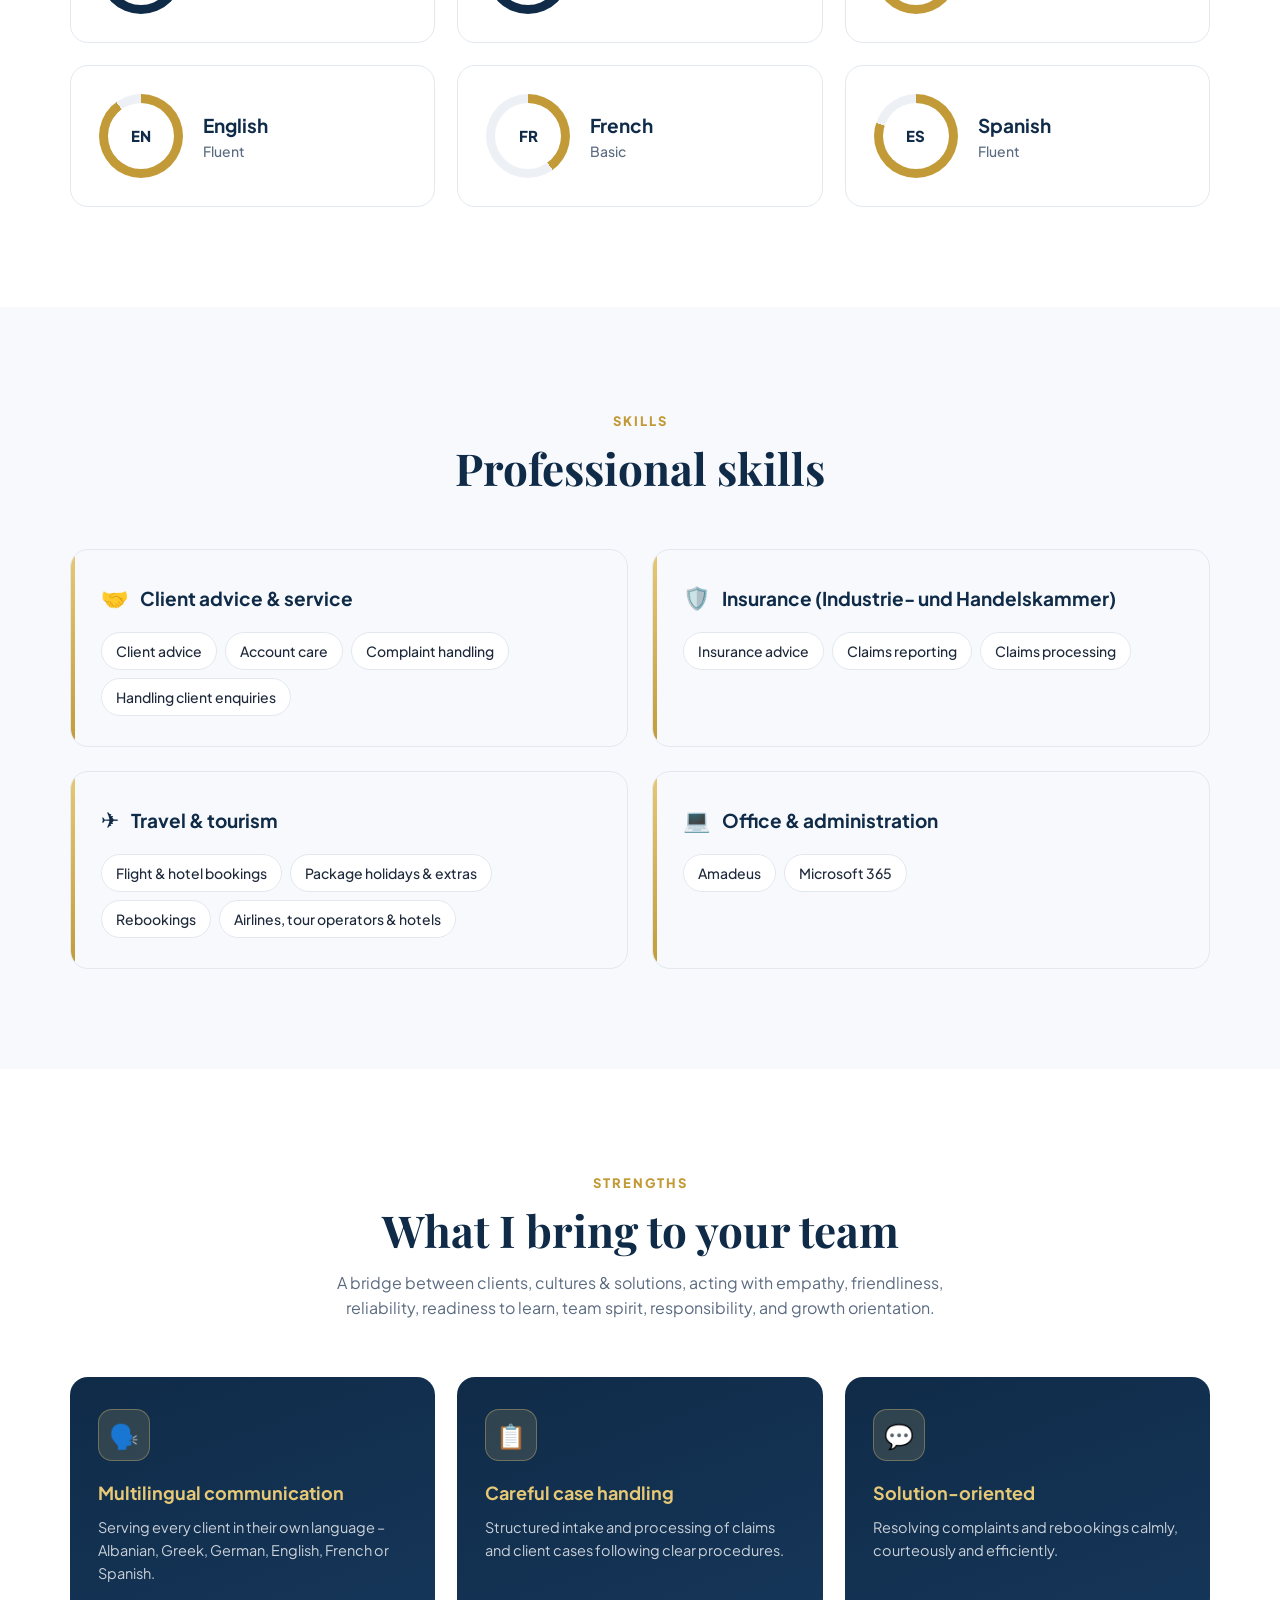
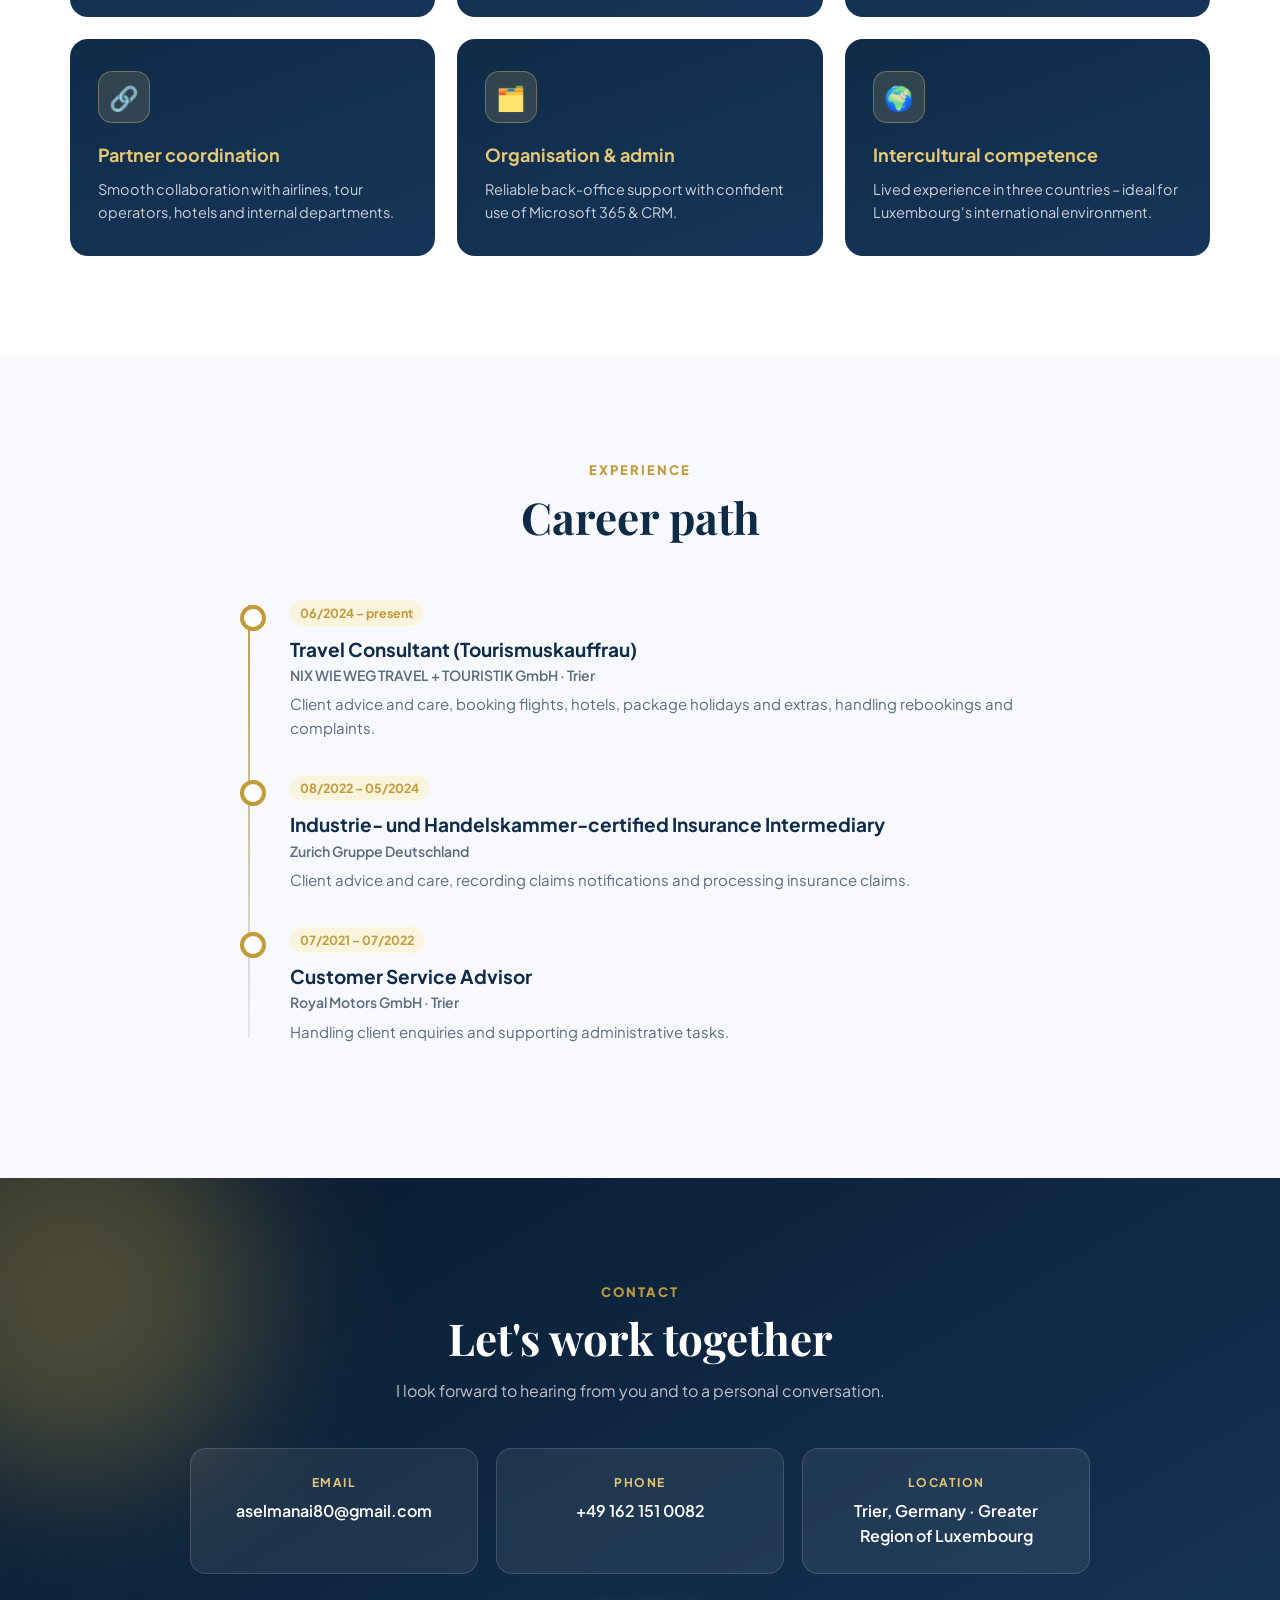
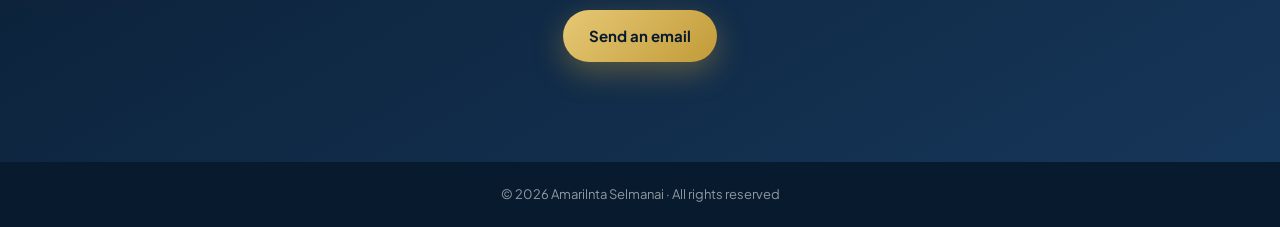
==== commit 426bd78b: "Actualizar iniciales de idiomas a AL y GR con soporte multilingue dinamico" ====
--- a/index.html
+++ b/index.html
@@ -97,12 +97,12 @@
           <p class="section-sub" data-i18n="lang.sub"></p>
         </div>
         <div class="lang-grid">
-          <div class="lang-card native reveal"><div class="ring" data-p="100"><div class="ring-inner">SQ</div></div><div><div class="lang-name" data-i18n="lang.sq"></div><div class="lang-level" data-i18n="level.native"></div></div></div>
-          <div class="lang-card native reveal"><div class="ring" data-p="100"><div class="ring-inner">EL</div></div><div><div class="lang-name" data-i18n="lang.el"></div><div class="lang-level" data-i18n="level.native"></div></div></div>
-          <div class="lang-card reveal"><div class="ring" data-p="90"><div class="ring-inner">DE</div></div><div><div class="lang-name" data-i18n="lang.de"></div><div class="lang-level" data-i18n="level.fluent"></div></div></div>
-          <div class="lang-card reveal"><div class="ring" data-p="90"><div class="ring-inner">EN</div></div><div><div class="lang-name" data-i18n="lang.en"></div><div class="lang-level" data-i18n="level.fluent"></div></div></div>
-          <div class="lang-card reveal"><div class="ring" data-p="40"><div class="ring-inner">FR</div></div><div><div class="lang-name" data-i18n="lang.fr"></div><div class="lang-level" data-i18n="level.basic"></div></div></div>
-          <div class="lang-card reveal"><div class="ring" data-p="80"><div class="ring-inner">ES</div></div><div><div class="lang-name" data-i18n="lang.es"></div><div class="lang-level" data-i18n="level.fluent"></div></div></div>
+          <div class="lang-card native reveal"><div class="ring" data-p="100"><div class="ring-inner" data-i18n="lang.sq.code">AL</div></div><div><div class="lang-name" data-i18n="lang.sq"></div><div class="lang-level" data-i18n="level.native"></div></div></div>
+          <div class="lang-card native reveal"><div class="ring" data-p="100"><div class="ring-inner" data-i18n="lang.el.code">GR</div></div><div><div class="lang-name" data-i18n="lang.el"></div><div class="lang-level" data-i18n="level.native"></div></div></div>
+          <div class="lang-card reveal"><div class="ring" data-p="90"><div class="ring-inner" data-i18n="lang.de.code">DE</div></div><div><div class="lang-name" data-i18n="lang.de"></div><div class="lang-level" data-i18n="level.fluent"></div></div></div>
+          <div class="lang-card reveal"><div class="ring" data-p="90"><div class="ring-inner" data-i18n="lang.en.code">EN</div></div><div><div class="lang-name" data-i18n="lang.en"></div><div class="lang-level" data-i18n="level.fluent"></div></div></div>
+          <div class="lang-card reveal"><div class="ring" data-p="40"><div class="ring-inner" data-i18n="lang.fr.code">FR</div></div><div><div class="lang-name" data-i18n="lang.fr"></div><div class="lang-level" data-i18n="level.basic"></div></div></div>
+          <div class="lang-card reveal"><div class="ring" data-p="80"><div class="ring-inner" data-i18n="lang.es.code">ES</div></div><div><div class="lang-name" data-i18n="lang.es"></div><div class="lang-level" data-i18n="level.fluent"></div></div></div>
         </div>
       </div>
     </section>
